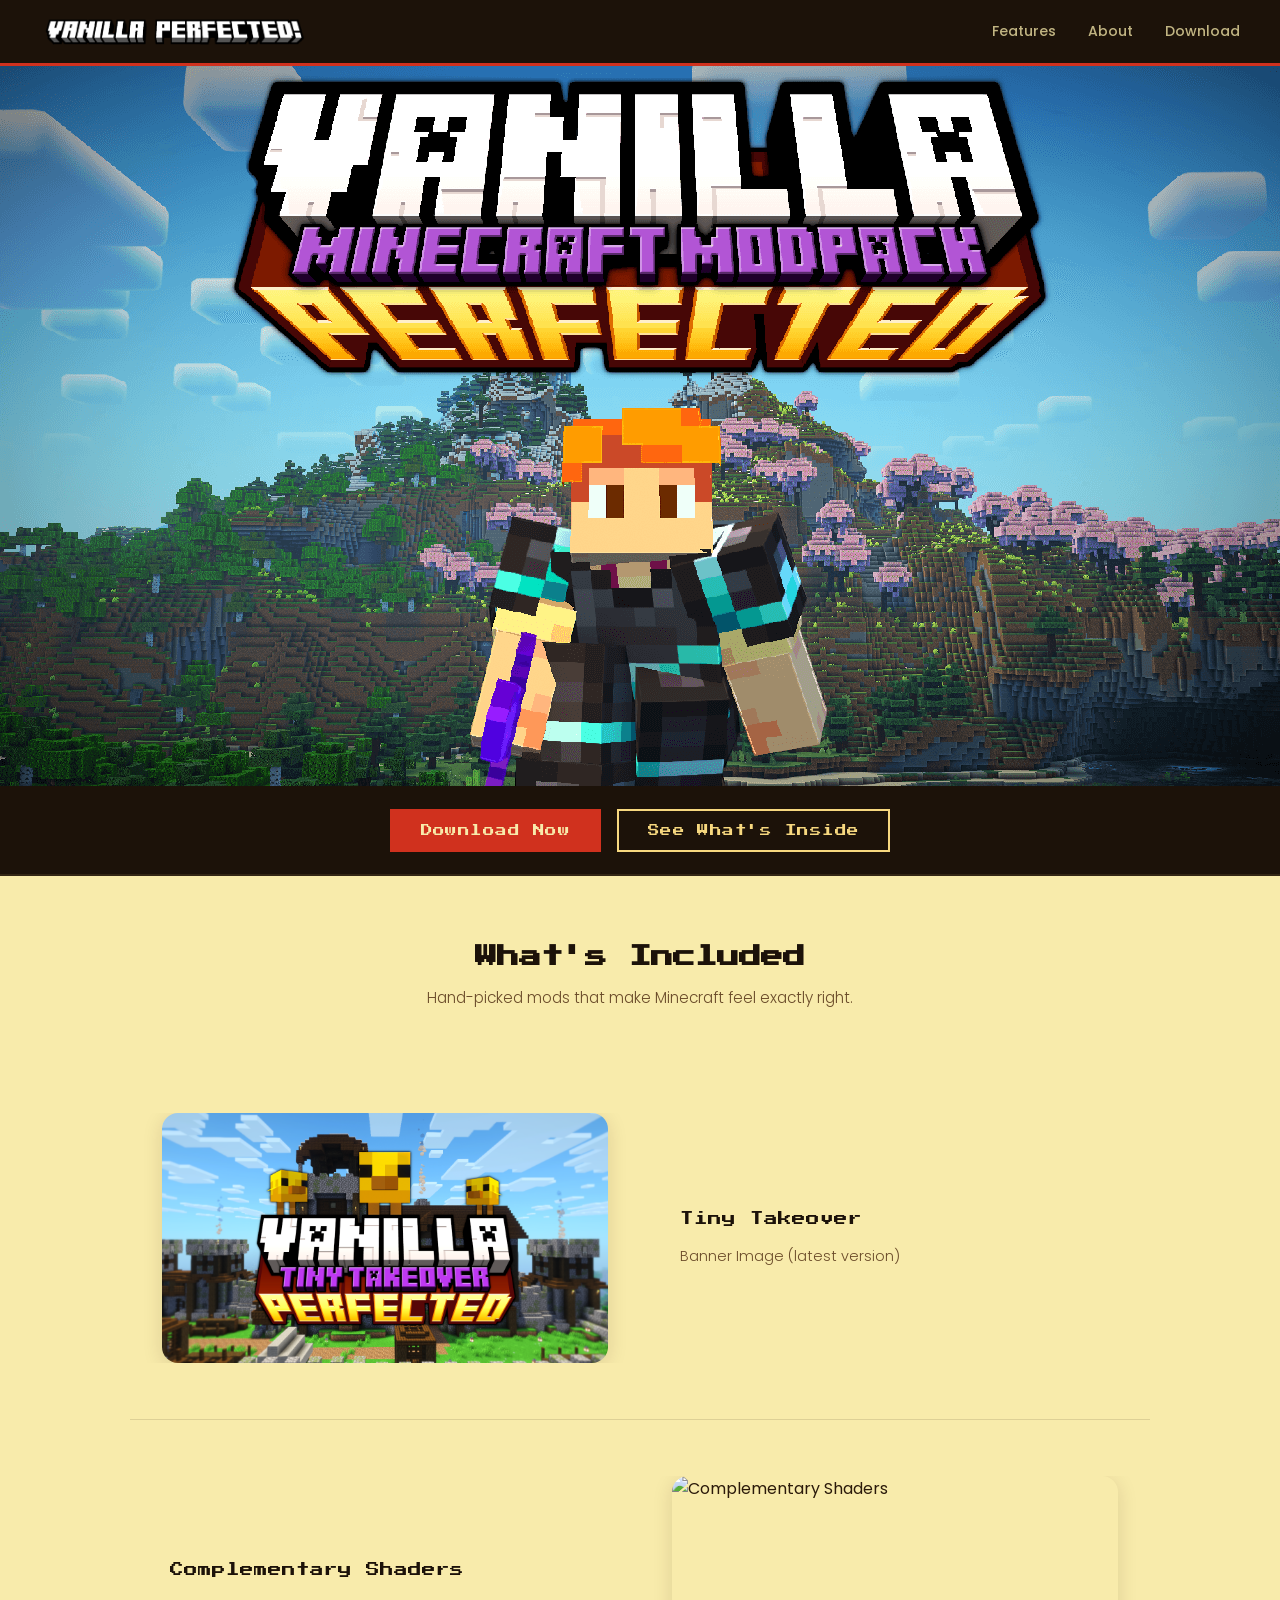
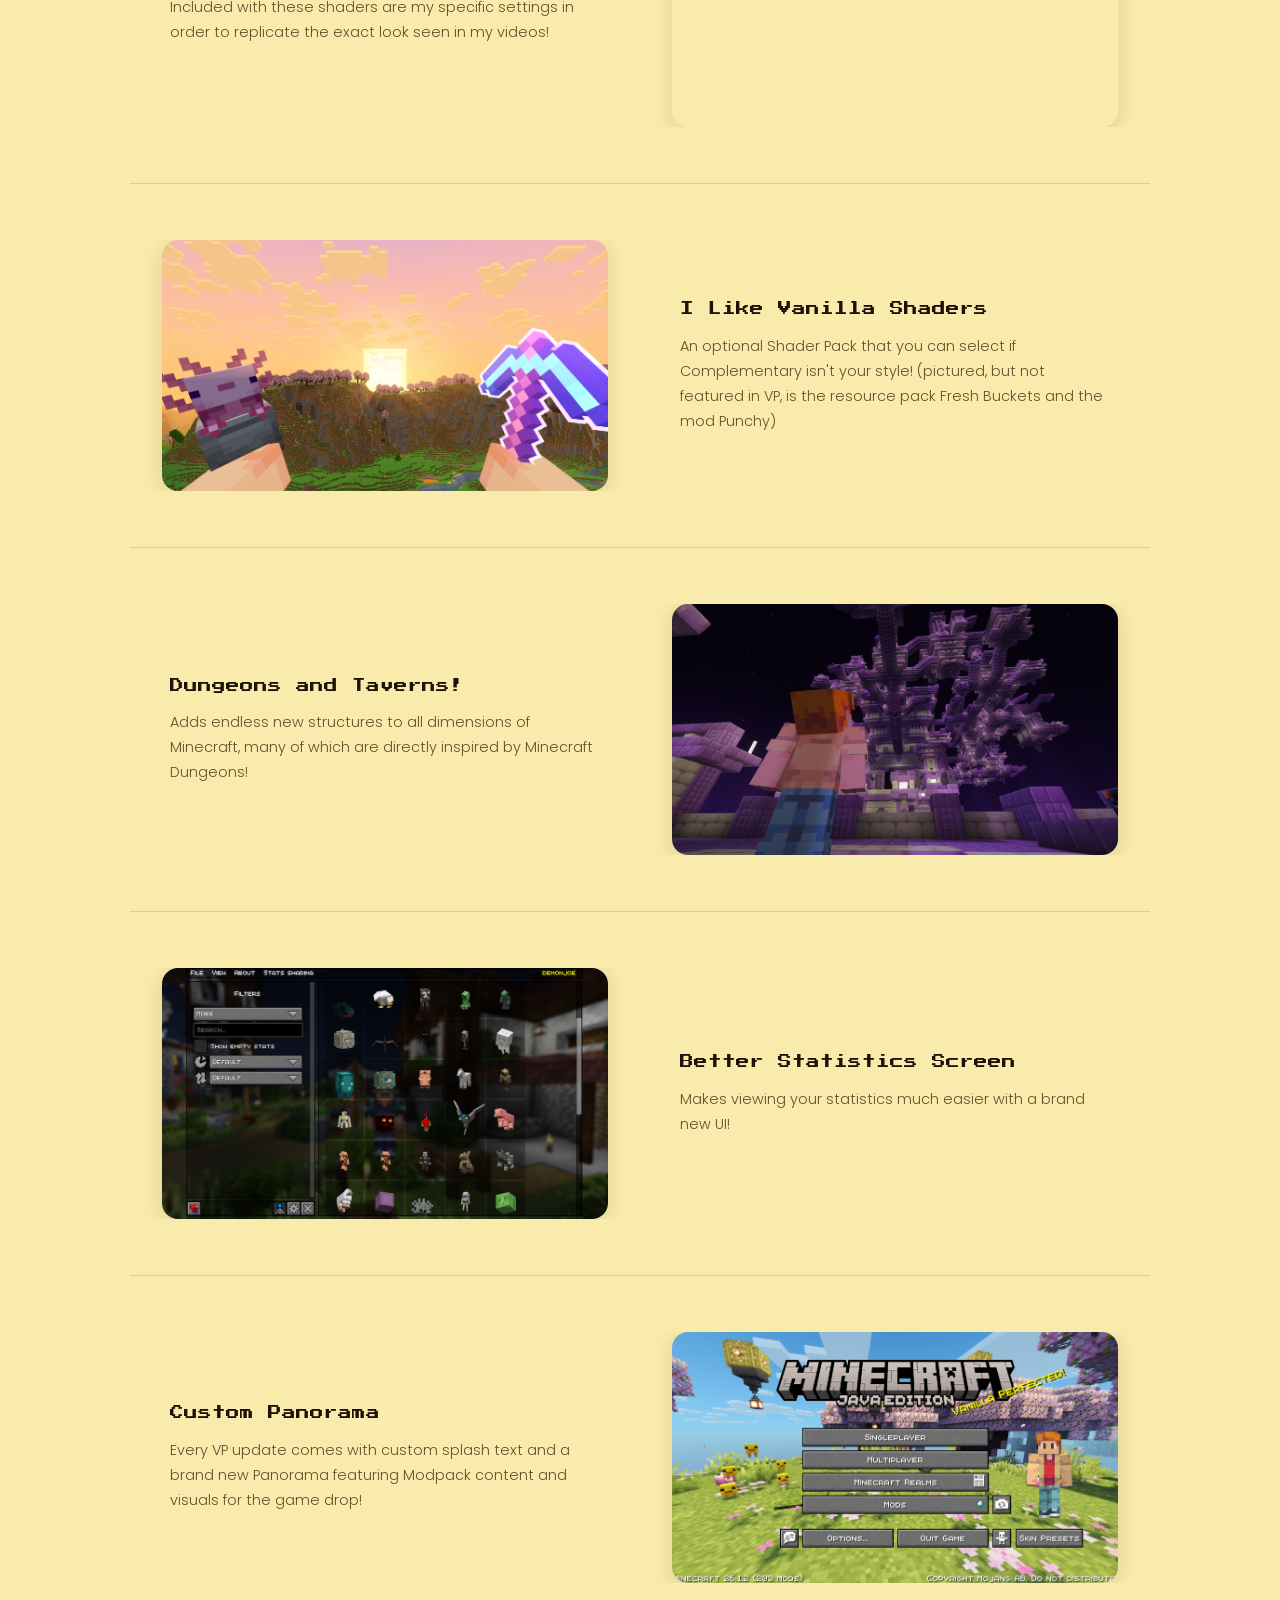
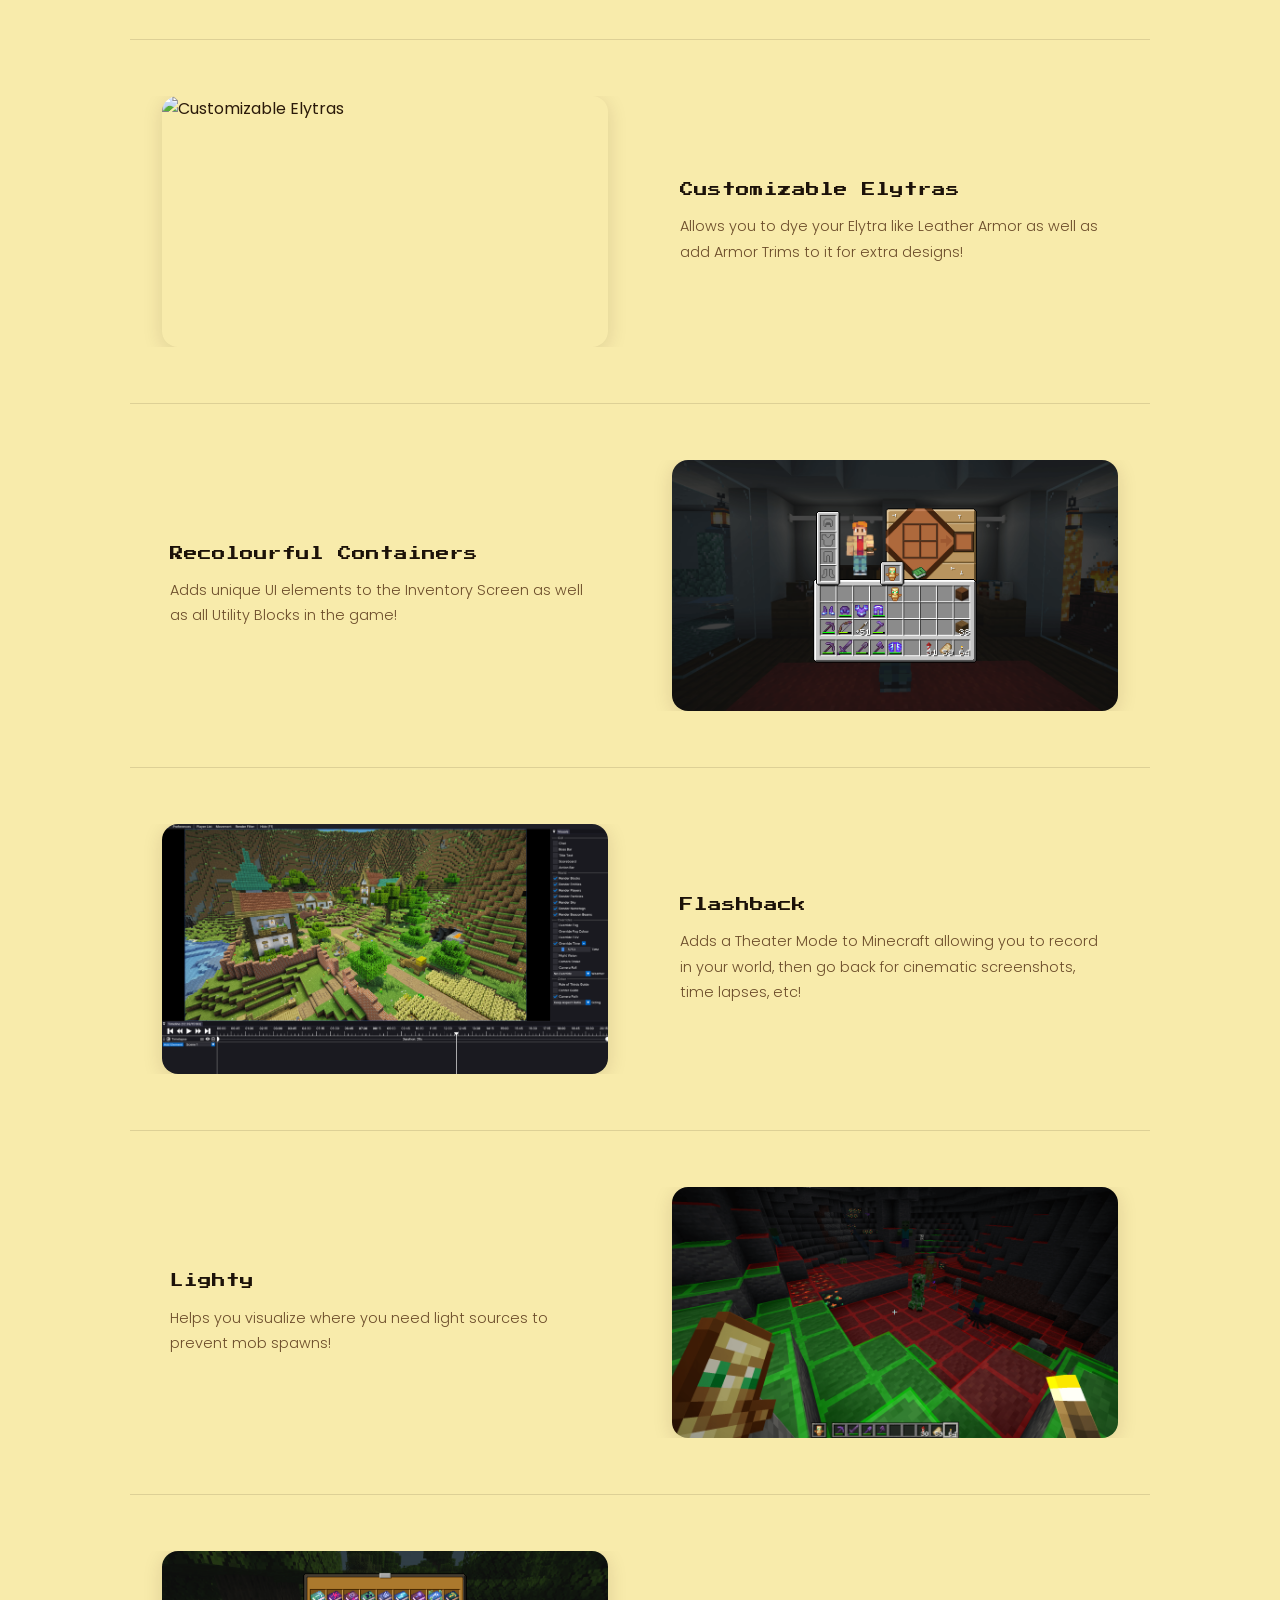
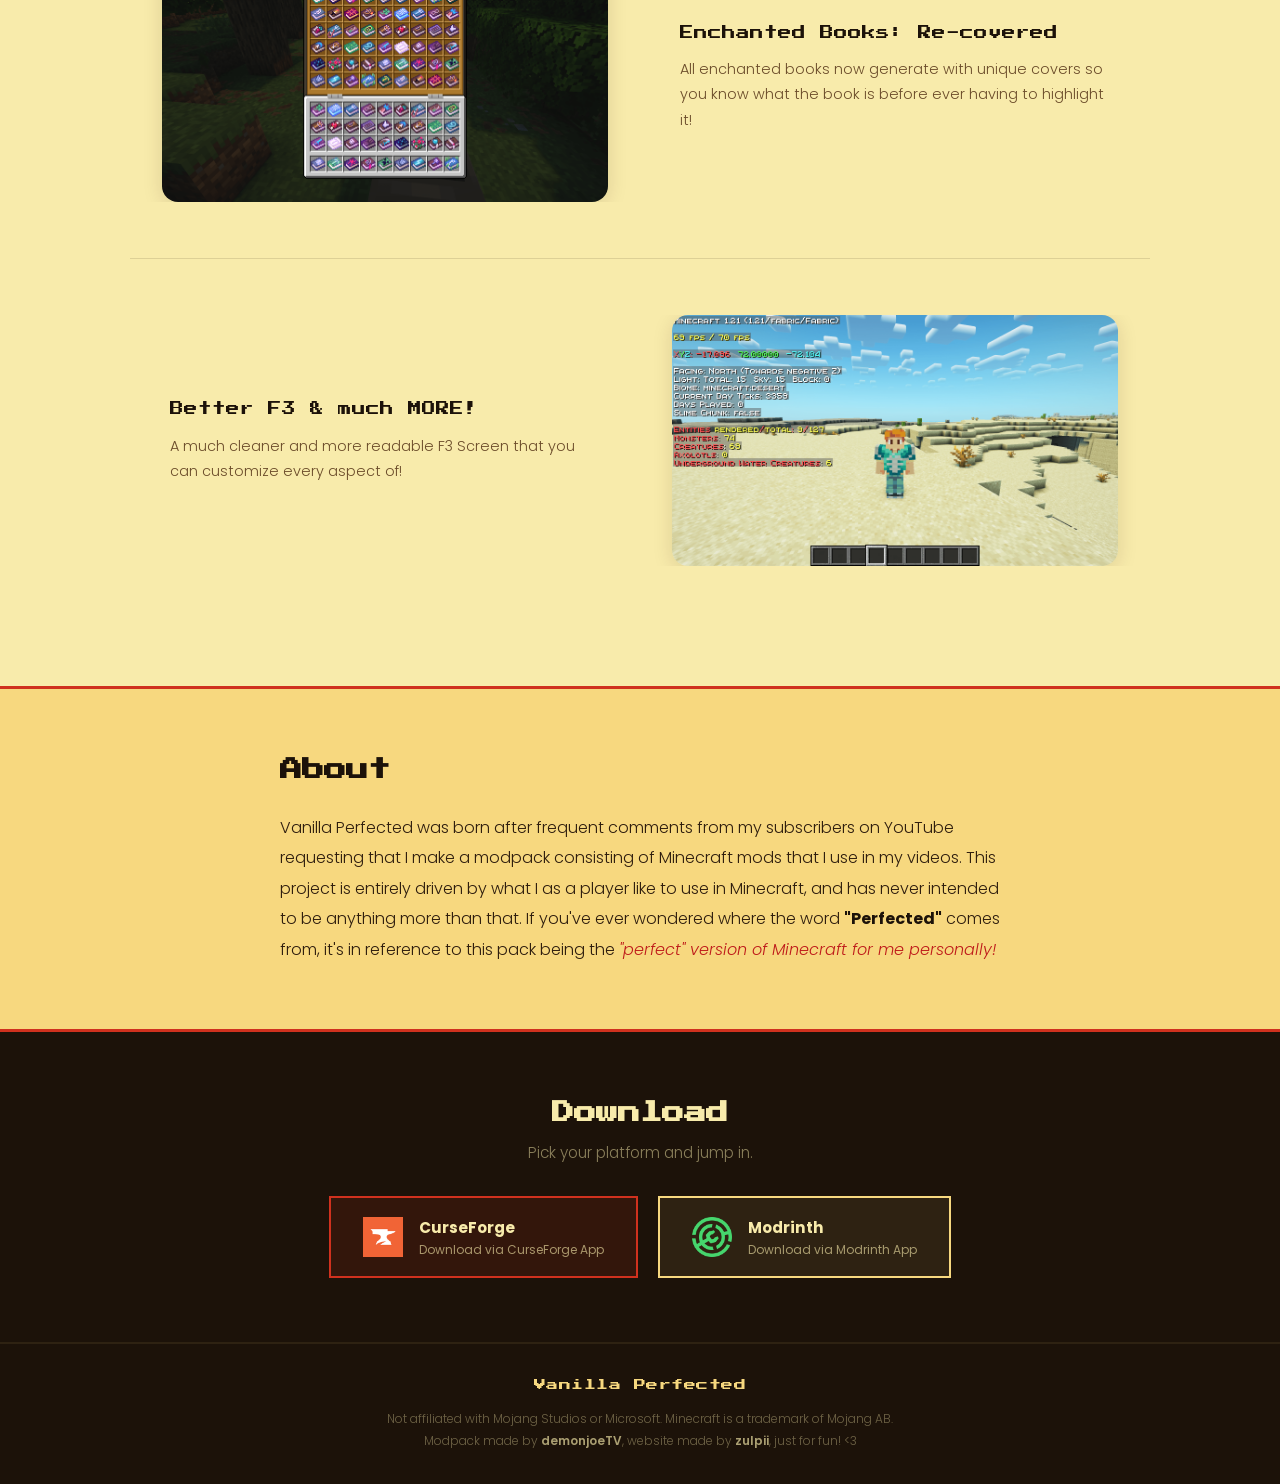
==== index.html @ 25c0ae36 "first commit" ====
<!DOCTYPE html>
<html lang="en">
<head>
  <meta charset="UTF-8" />
  <meta name="viewport" content="width=device-width, initial-scale=1.0" />
  <title>Vanilla Perfected — A Minecraft Modpack</title>
  <link rel="apple-touch-icon" sizes="180x180" href="assets/apple-touch-icon.png" />
  <link rel="icon" type="image/png" sizes="32x32" href="assets/favicon-32x32.png" />
  <link rel="icon" type="image/x-icon" href="assets/favicon.ico" />
  <link rel="preconnect" href="https://fonts.googleapis.com" />
  <link rel="preconnect" href="https://fonts.gstatic.com" crossorigin />
  <link href="https://fonts.googleapis.com/css2?family=Poppins:wght@300;400;500;600;700&family=Press+Start+2P&display=swap" rel="stylesheet" />
  <link rel="stylesheet" href="style.css" />
</head>
<body>

  <!-- NAV -->
  <header class="navbar" id="navbar">
    <a href="#" class="nav-logo">
      <img src="assets/headerlogo.png" alt="Vanilla Perfected" class="nav-logo-img" />
    </a>
    <nav class="nav-links" id="navLinks">
      <a href="#features">Features</a>
      <a href="#about">About</a>
      <a href="#download">Download</a>
    </nav>
    <button class="nav-hamburger" id="hamburger" aria-label="Open menu">&#9776;</button>
  </header>

  <!-- HERO: banner image only, no text -->
  <section class="hero" id="hero">
    <div class="hero-banner">
      <img src="assets/Banner.png" alt="Vanilla Perfected Modpack Banner" class="hero-img" id="heroBanner" />
    </div>
    <div class="hero-cta-bar">
      <a href="#download" class="btn-hero">Download Now</a>
      <a href="#features" class="btn-hero btn-ghost">See What's Inside</a>
    </div>
  </section>

  <!-- FEATURES -->
  <section class="features" id="features">
    <div class="features-header">
      <h2 class="section-heading pixel-text">What's Included</h2>
      <p class="section-sub">Hand-picked mods that make Minecraft feel exactly right.</p>
    </div>

    <div class="mod-grid">

      <div class="mod-card">
        <div class="mod-card-img">
          <img src="assets/TinyTakeover.png" alt="Tiny Takeover" />
        </div>
        <div class="mod-card-body">
          <h3>Tiny Takeover</h3>
          <p>Banner Image (latest version)</p>
        </div>
      </div>

      <div class="mod-card">
        <div class="mod-card-img">
          <img src="assets/ComplementaryShaders.png" alt="Complementary Shaders" />
        </div>
        <div class="mod-card-body">
          <h3>Complementary Shaders</h3>
          <p>Included with these shaders are my specific settings in order to replicate the exact look seen in my videos!</p>
        </div>
      </div>

      <div class="mod-card">
        <div class="mod-card-img">
          <img src="assets/ILikeVanillaShaders.png" alt="I Like Vanilla Shaders" />
        </div>
        <div class="mod-card-body">
          <h3>I Like Vanilla Shaders</h3>
          <p>An optional Shader Pack that you can select if Complementary isn't your style! (pictured, but not featured in VP, is the resource pack Fresh Buckets and the mod Punchy)</p>
        </div>
      </div>

      <div class="mod-card">
        <div class="mod-card-img">
          <img src="assets/DungeonsandTaverns.png" alt="Dungeons and Taverns" />
        </div>
        <div class="mod-card-body">
          <h3>Dungeons and Taverns!</h3>
          <p>Adds endless new structures to all dimensions of Minecraft, many of which are directly inspired by Minecraft Dungeons!</p>
        </div>
      </div>

      <div class="mod-card">
        <div class="mod-card-img">
          <img src="assets/BetterStatisticsScreen.png" alt="Better Statistics Screen" />
        </div>
        <div class="mod-card-body">
          <h3>Better Statistics Screen</h3>
          <p>Makes viewing your statistics much easier with a brand new UI!</p>
        </div>
      </div>

      <div class="mod-card">
        <div class="mod-card-img">
          <img src="assets/CustomPanorama.png" alt="Custom Panorama" />
        </div>
        <div class="mod-card-body">
          <h3>Custom Panorama</h3>
          <p>Every VP update comes with custom splash text and a brand new Panorama featuring Modpack content and visuals for the game drop!</p>
        </div>
      </div>

      <div class="mod-card">
        <div class="mod-card-img">
          <img src="assets/CustomizableElytras.png" alt="Customizable Elytras" />
        </div>
        <div class="mod-card-body">
          <h3>Customizable Elytras</h3>
          <p>Allows you to dye your Elytra like Leather Armor as well as add Armor Trims to it for extra designs!</p>
        </div>
      </div>

      <div class="mod-card">
        <div class="mod-card-img">
          <img src="assets/RecolourfulContainers.png" alt="Recolourful Containers" />
        </div>
        <div class="mod-card-body">
          <h3>Recolourful Containers</h3>
          <p>Adds unique UI elements to the Inventory Screen as well as all Utility Blocks in the game!</p>
        </div>
      </div>

      <div class="mod-card">
        <div class="mod-card-img">
          <img src="assets/Flashback.png" alt="Flashback" />
        </div>
        <div class="mod-card-body">
          <h3>Flashback</h3>
          <p>Adds a Theater Mode to Minecraft allowing you to record in your world, then go back for cinematic screenshots, time lapses, etc!</p>
        </div>
      </div>

      <div class="mod-card">
        <div class="mod-card-img">
          <img src="assets/Lighty.png" alt="Lighty" />
        </div>
        <div class="mod-card-body">
          <h3>Lighty</h3>
          <p>Helps you visualize where you need light sources to prevent mob spawns!</p>
        </div>
      </div>

      <div class="mod-card">
        <div class="mod-card-img">
          <img src="assets/EnchantedBooksRecovered.png" alt="Enchanted Books Re-covered" />
        </div>
        <div class="mod-card-body">
          <h3>Enchanted Books: Re-covered</h3>
          <p>All enchanted books now generate with unique covers so you know what the book is before ever having to highlight it!</p>
        </div>
      </div>

      <div class="mod-card">
        <div class="mod-card-img">
          <img src="assets/BetterF3&muchMORE.png" alt="Better F3" />
        </div>
        <div class="mod-card-body">
          <h3>Better F3 &amp; much MORE!</h3>
          <p>A much cleaner and more readable F3 Screen that you can customize every aspect of!</p>
        </div>
      </div>

    </div>
  </section>

  <!-- ABOUT -->
  <section class="about" id="about">
    <div class="about-inner">
      <h2 class="section-heading pixel-text">About</h2>
      <p class="about-body">
        Vanilla Perfected was born after frequent comments from my subscribers on YouTube requesting that I make a modpack consisting of Minecraft mods that I use in my videos. This project is entirely driven by what I as a player like to use in Minecraft, and has never intended to be anything more than that. If you've ever wondered where the word <strong>"Perfected"</strong> comes from, it's in reference to this pack being the <em>"perfect" version of Minecraft for me personally!</em>
      </p>
    </div>
  </section>

  <!-- DOWNLOAD -->
  <section class="download" id="download">
    <h2 class="section-heading pixel-text">Download</h2>
    <p class="section-sub">Pick your platform and jump in.</p>
    <div class="download-buttons">
      <a href="https://www.curseforge.com" target="_blank" rel="noopener noreferrer" class="dl-btn dl-curseforge">
        <img src="assets/curseforge.png" alt="CurseForge" class="dl-icon-img" />
        <span class="dl-info">
          <span class="dl-platform">CurseForge</span>
          <span class="dl-desc">Download via CurseForge App</span>
        </span>
      </a>
      <a href="https://modrinth.com" target="_blank" rel="noopener noreferrer" class="dl-btn dl-modrinth">
        <img src="assets/modrinth.png" alt="Modrinth" class="dl-icon-img" />
        <span class="dl-info">
          <span class="dl-platform">Modrinth</span>
          <span class="dl-desc">Download via Modrinth App</span>
        </span>
      </a>
    </div>
  </section>

  <!-- FOOTER -->
  <footer class="footer">
    <div class="footer-logo pixel-text">Vanilla Perfected</div>
    <p class="footer-note">Not affiliated with Mojang Studios or Microsoft. Minecraft is a trademark of Mojang AB.<br />Modpack made by <strong><a href="https://www.youtube.com/@demonjoeTV" target="_blank" rel="noopener noreferrer" class="footer-link">demonjoeTV</a></strong>, website made by <strong>zulpii</strong>, just for fun! &lt;3</p>
  </footer>

  <script src="script.js"></script>
</body>
</html>
---- style.css ----
/* =============================================
   VANILLA PERFECTED — style.css
   Palette: #F8EBAB #F7D87F #D0311E #BE1A1A
   Fonts: Poppins + Press Start 2P
   ============================================= */

*, *::before, *::after {
  box-sizing: border-box;
  margin: 0;
  padding: 0;
}

:root {
  --cream:    #F8EBAB;
  --gold:     #F7D87F;
  --red:      #D0311E;
  --deep-red: #BE1A1A;
  --dark:     #1c1209;
  --mid-dark: #2e1d0e;
  --text:     #2b1a0a;
  --muted:    #6b4c2a;
  --border:   rgba(43,26,10,0.13);

  --font-pixel: 'Press Start 2P', monospace;
  --font-body:  'Poppins', sans-serif;
}

html { scroll-behavior: smooth; }

body {
  font-family: var(--font-body);
  background: var(--cream);
  color: var(--text);
  overflow-x: hidden;
}

.pixel-text { font-family: var(--font-pixel); line-height: 1.6; }

/* ── NAVBAR ── */
.navbar {
  position: sticky;
  top: 0;
  z-index: 100;
  display: flex;
  align-items: center;
  justify-content: space-between;
  padding: 0.85rem 2.5rem;
  background: var(--dark);
  border-bottom: 3px solid var(--red);
}

.nav-logo {
  display: flex;
  align-items: center;
  text-decoration: none;
  flex-shrink: 0;
}

.nav-logo-img {
  height: 36px;
  width: auto;
  display: block;
}

.nav-links { display: flex; gap: 2rem; align-items: center; }

.nav-links a {
  font-family: var(--font-body);
  font-size: 0.88rem;
  font-weight: 500;
  color: rgba(248,235,171,0.75);
  text-decoration: none;
  transition: color 0.18s;
}
.nav-links a:hover { color: var(--gold); }

.nav-hamburger {
  display: none;
  background: none;
  border: none;
  color: var(--cream);
  font-size: 1.4rem;
  cursor: pointer;
}

/* ── HERO ── */
.hero { background: var(--dark); }

.hero-banner {
  width: 100%;
  line-height: 0;
}

.hero-img {
  width: 100%;
  height: auto;
  display: block;
}

.hero-cta-bar {
  display: flex;
  gap: 1rem;
  justify-content: center;
  padding: 1.4rem 1rem;
  background: var(--dark);
  border-bottom: 2px solid rgba(247,216,127,0.1);
  flex-wrap: wrap;
}

.btn-hero {
  font-family: var(--font-pixel);
  font-size: 0.72rem;
  letter-spacing: 0.04em;
  padding: 0.85rem 1.8rem;
  text-decoration: none;
  background: var(--red);
  color: var(--cream);
  border: 2px solid var(--red);
  transition: background 0.2s, transform 0.15s;
  display: inline-block;
}
.btn-hero:hover { background: var(--deep-red); border-color: var(--deep-red); transform: translateY(-2px); }

.btn-ghost { background: transparent; color: var(--gold); border-color: var(--gold); }
.btn-ghost:hover { background: rgba(247,216,127,0.08); }

/* ── FEATURES ── */
.features {
  padding: 4rem 2.5rem;
  max-width: 1100px;
  margin: 0 auto;
}

.features-header {
  text-align: center;
  margin-bottom: 3rem;
}

.section-heading {
  font-size: clamp(1rem, 2.5vw, 1.4rem);
  color: var(--dark);
  margin-bottom: 0.6rem;
}

.section-sub {
  font-size: 0.95rem;
  color: var(--muted);
  font-weight: 300;
  margin-top: 0.5rem;
}

/* ── MOD GRID: split layout (image | text) ── */
.mod-grid {
  display: flex;
  flex-direction: column;
  gap: 0;
}

.mod-card {
  display: grid;
  grid-template-columns: 1fr 1fr;
  align-items: center;
  gap: 0;
  border-bottom: 1px solid var(--border);
  padding: 3.5rem 0;
  transition: background 0.2s;
}

.mod-card:last-child {
  border-bottom: none;
}

/* Alternate: even cards flip — text left, image right */
.mod-card:nth-child(even) {
  direction: rtl;
}
.mod-card:nth-child(even) > * {
  direction: ltr;
}

.mod-card-img {
  padding: 0 2rem;
  overflow: hidden;
  border-radius: 16px;
}

.mod-card-img img {
  width: 100%;
  aspect-ratio: 16 / 9;
  object-fit: cover;
  display: block;
  border-radius: 16px;
  box-shadow: 0 4px 20px rgba(43,26,10,0.13);
  transition: transform 0.35s ease, box-shadow 0.35s ease;
}

.mod-card:hover .mod-card-img img {
  transform: scale(1.03);
  box-shadow: 0 8px 28px rgba(43,26,10,0.2);
}

.mod-card-body {
  padding: 0 2.5rem;
  display: flex;
  flex-direction: column;
  gap: 0.75rem;
}

.mod-card-body h3 {
  font-family: var(--font-pixel);
  font-size: 0.85rem;
  font-weight: 400;
  color: var(--dark);
  line-height: 1.8;
}

.mod-card-body p {
  font-size: 0.9rem;
  color: var(--muted);
  line-height: 1.75;
  font-weight: 300;
}

/* ── ABOUT ── */
.about {
  background: var(--gold);
  padding: 4rem 2.5rem;
  border-top: 3px solid var(--red);
  border-bottom: 3px solid var(--red);
}

.about-inner {
  max-width: 720px;
  margin: 0 auto;
}

.about-inner .section-heading {
  text-align: left;
  margin-bottom: 1.5rem;
}

.about-body {
  font-size: 1rem;
  line-height: 1.9;
  color: var(--mid-dark);
  font-weight: 300;
}
.about-body strong { font-weight: 700; color: var(--dark); }
.about-body em { font-style: italic; color: var(--deep-red); }

/* ── DOWNLOAD ── */
.download {
  padding: 4rem 2rem;
  background: var(--dark);
  text-align: center;
}

.download .section-heading { color: var(--cream); }
.download .section-sub { color: rgba(248,235,171,0.5); }

.download-buttons {
  display: flex;
  gap: 1.25rem;
  justify-content: center;
  flex-wrap: wrap;
  margin-top: 2rem;
}

.dl-btn {
  display: flex;
  align-items: center;
  gap: 1rem;
  padding: 1.1rem 2rem;
  text-decoration: none;
  border: 2px solid;
  min-width: 250px;
  transition: transform 0.2s, box-shadow 0.2s, background 0.2s;
}

.dl-icon-img {
  width: 40px;
  height: 40px;
  object-fit: contain;
  flex-shrink: 0;
}

.dl-curseforge {
  background: rgba(208,49,30,0.12);
  border-color: var(--red);
  color: var(--cream);
}
.dl-curseforge:hover {
  background: var(--red);
  transform: translateY(-2px);
  box-shadow: 0 8px 20px rgba(208,49,30,0.35);
}

.dl-modrinth {
  background: rgba(247,216,127,0.08);
  border-color: var(--gold);
  color: var(--cream);
}
.dl-modrinth:hover {
  background: rgba(247,216,127,0.14);
  transform: translateY(-2px);
  box-shadow: 0 8px 20px rgba(247,216,127,0.15);
}

.dl-info {
  display: flex;
  flex-direction: column;
  text-align: left;
}

.dl-platform {
  font-family: var(--font-body);
  font-size: 0.95rem;
  font-weight: 700;
}

.dl-desc {
  font-size: 0.75rem;
  opacity: 0.6;
  margin-top: 0.1rem;
}

/* ── FOOTER ── */
.footer {
  background: var(--dark);
  border-top: 2px solid rgba(247,216,127,0.08);
  text-align: center;
  padding: 2rem 1.5rem;
}

.footer-logo {
  font-size: 0.75rem;
  color: var(--gold);
  margin-bottom: 0.8rem;
  letter-spacing: 0.04em;
}

.footer-note {
  font-size: 0.75rem;
  color: rgba(248,235,171,0.38);
  line-height: 1.85;
  font-family: var(--font-body);
  font-weight: 300;
}
.footer-note strong { color: rgba(248,235,171,0.65); font-weight: 600; }

/* ── RESPONSIVE ── */
@media (max-width: 768px) {
  .mod-card {
    grid-template-columns: 1fr;
    padding: 2.5rem 0;
  }
  .mod-card:nth-child(even) {
    direction: ltr;
  }
  .mod-card-img {
    padding: 0 1rem 1.5rem;
  }
  .mod-card-body {
    padding: 0 1.5rem;
  }
}

@media (max-width: 560px) {
  /* 1. Navigasi & Hamburger */
  .nav-links { display: none; }
  .nav-links.open {
    display: flex;
    flex-direction: column;
    position: absolute;
    top: 100%;
    left: 0; 
    right: 0;
    background: rgba(28,18,9,0.98);
    padding: 1.2rem 2rem;
    gap: 1rem;
    border-bottom: 3px solid var(--red); /* Disamakan dengan border navbar */
    box-shadow: 0 8px 16px rgba(0,0,0,0.4); /* Menambah bayangan agar menu lebih menonjol */
    z-index: 99;
  }
  /* .navbar { position: relative; } dihapus agar navbar tetap sticky */
  
  .nav-hamburger { display: block; }

  /* 2. Hero Section (Tombol jadi vertikal) */
  .hero-cta-bar {
    flex-direction: column;
    padding: 1.2rem 1rem;
    gap: 0.8rem;
  }
  .btn-hero {
    width: 100%;
    text-align: center;
    padding: 1rem;
  }

  /* 3. Mod Cards (Merapatkan jarak) */
  .mod-card { padding: 1.5rem 0; }
  .mod-card-img { padding: 0 0.5rem 1rem; }
  .mod-card-body { padding: 0 0.8rem; }
  .mod-card-body h3 { font-size: 0.75rem; } /* Font dikecilkan sedikit agar tidak terpotong */

  /* 4. Spacing Global */
  .features { padding: 2.5rem 1rem; }
  .about { padding: 3rem 1.5rem; }
  .download { padding: 3rem 1.5rem; }

  /* 5. Download Buttons (Vertikal dan responsif) */
  .download-buttons {
    flex-direction: column;
    gap: 1rem;
  }
  .dl-btn {
    width: 100%;
    justify-content: center;
    min-width: unset;
  }
}

.footer-link {
  color: inherit;
  text-decoration: none;
}
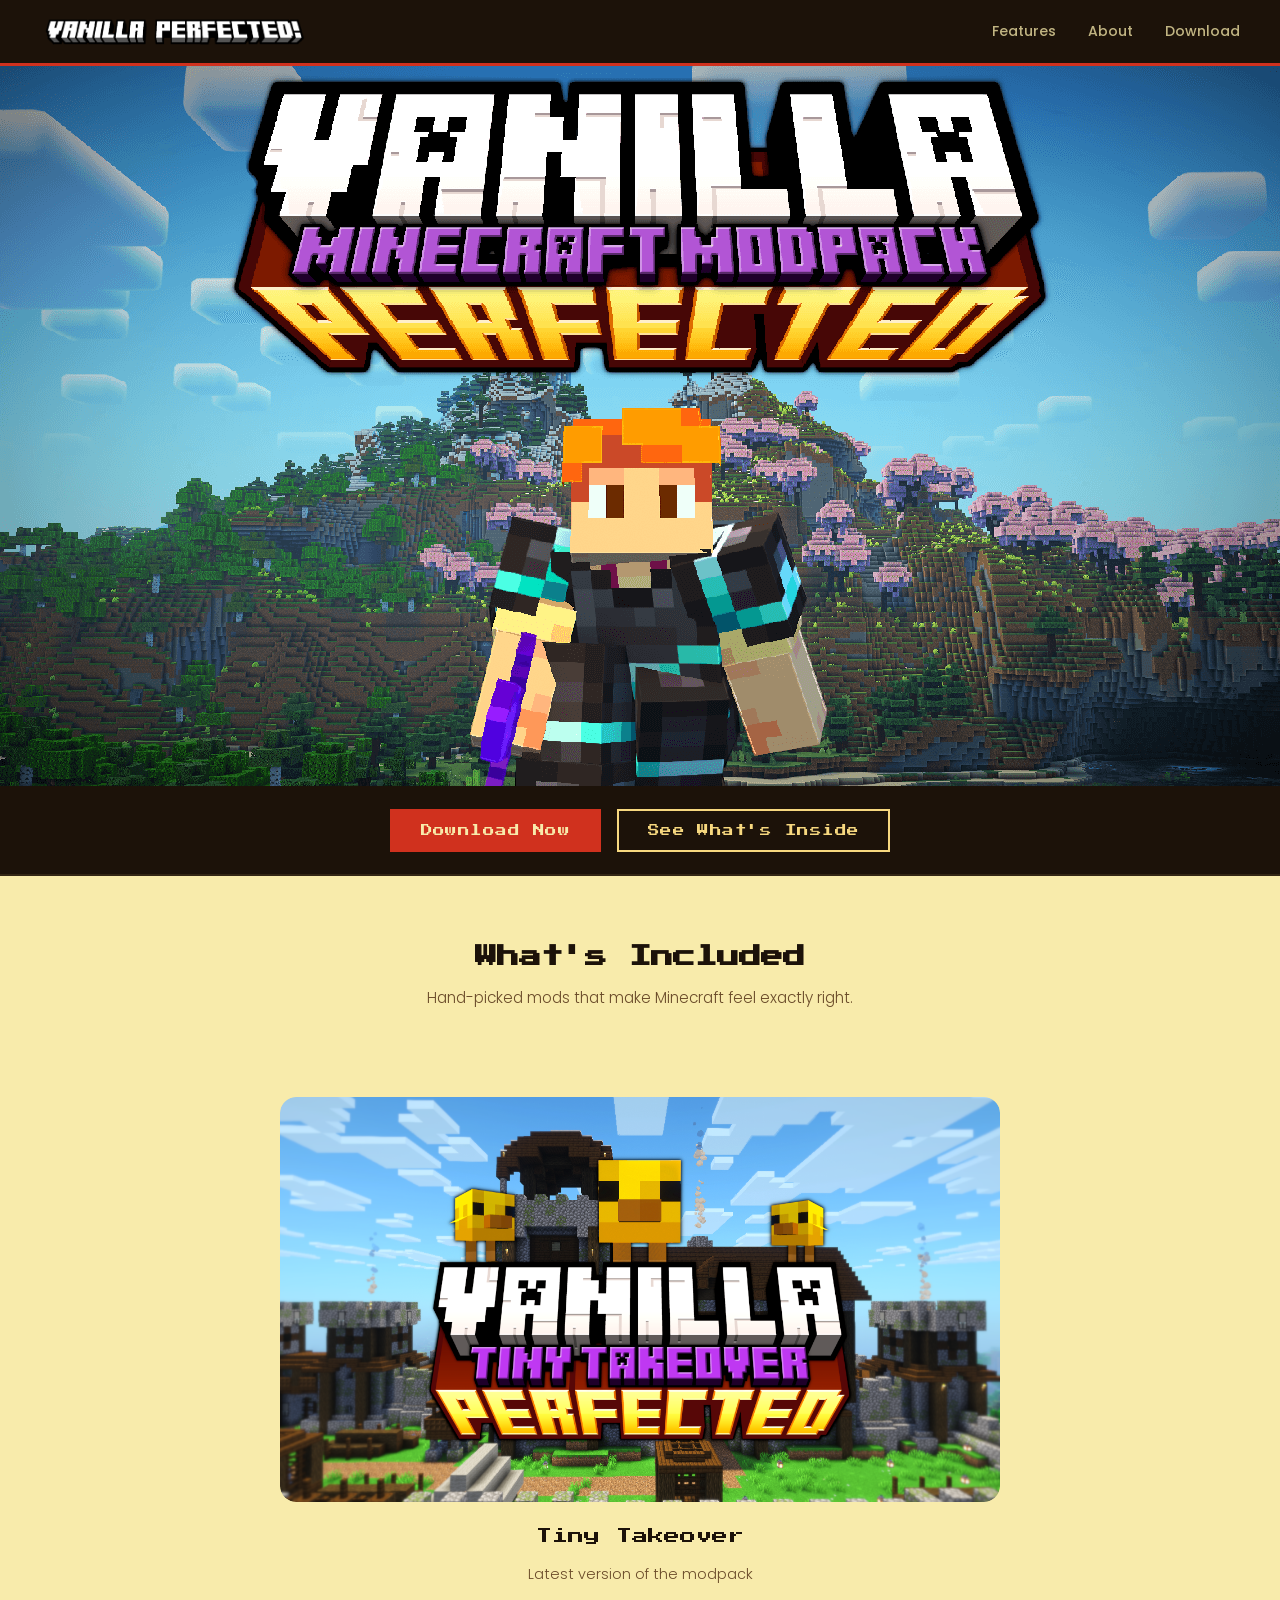
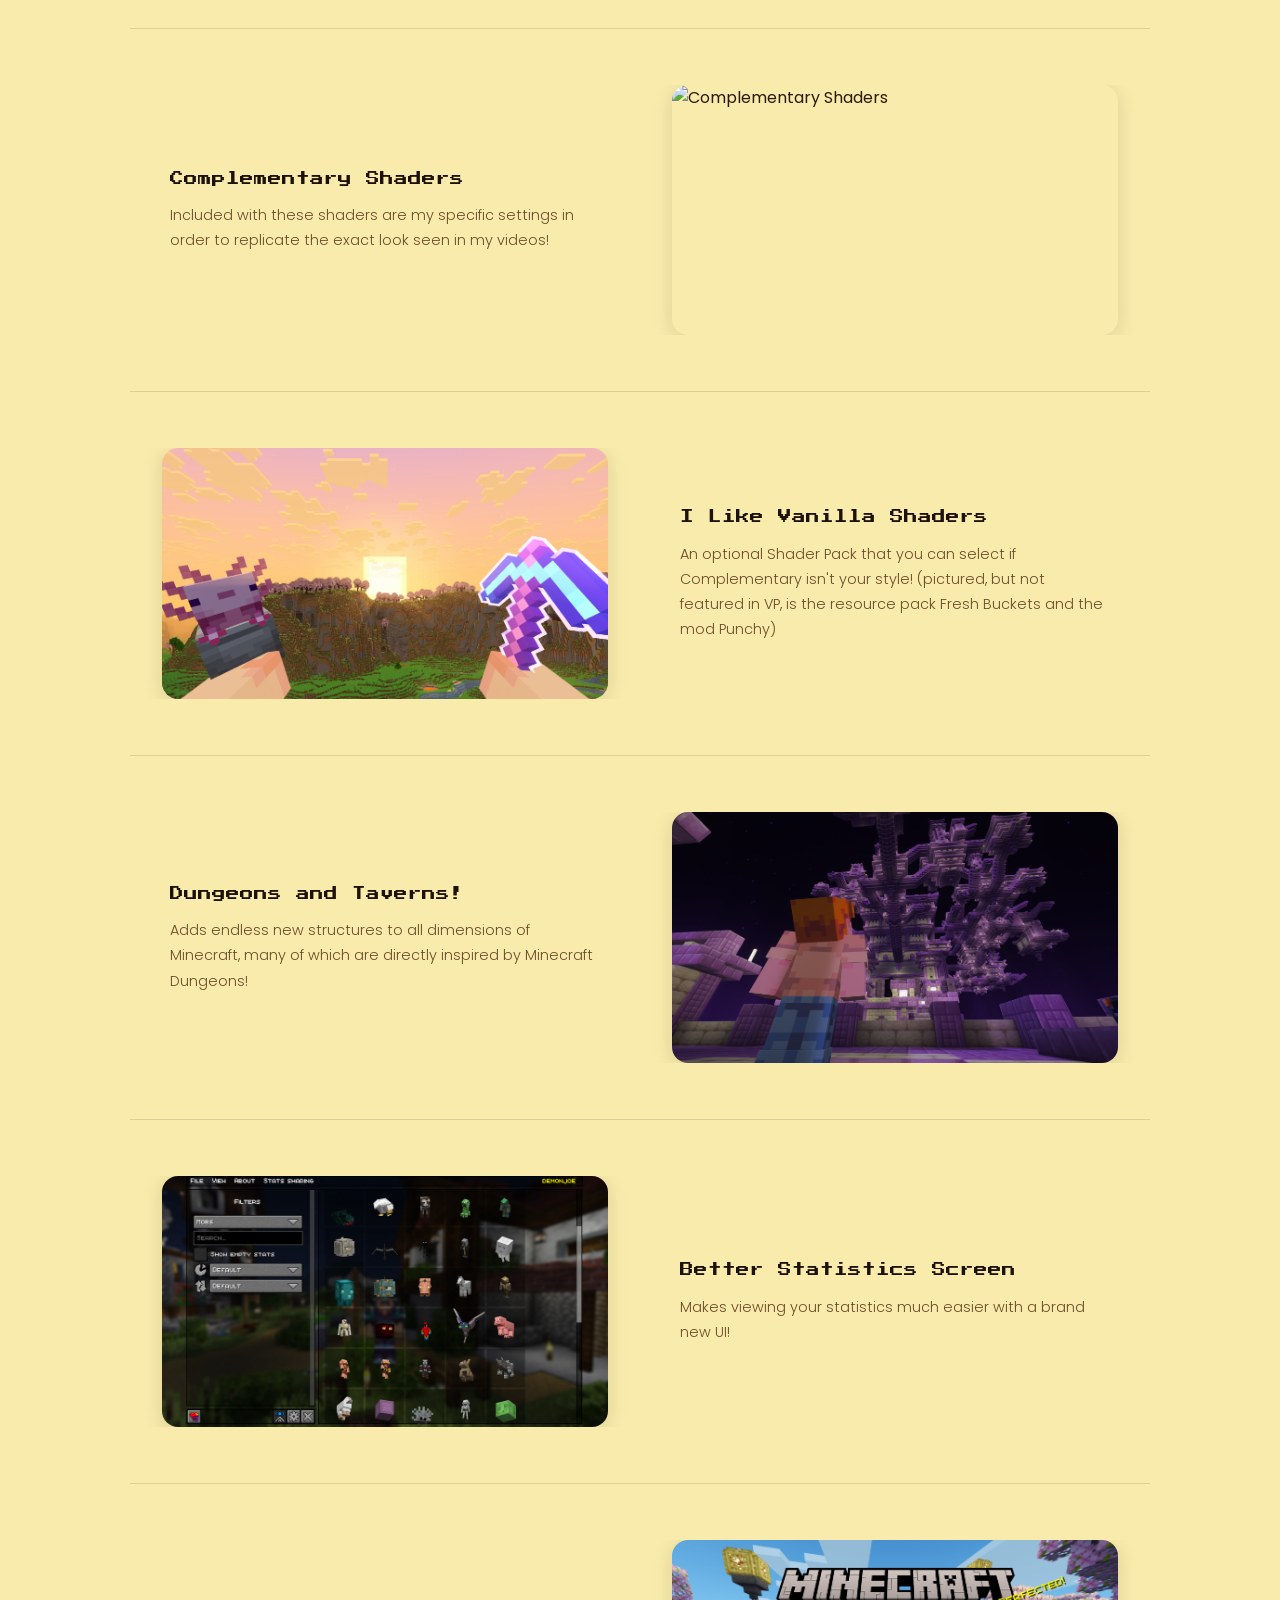
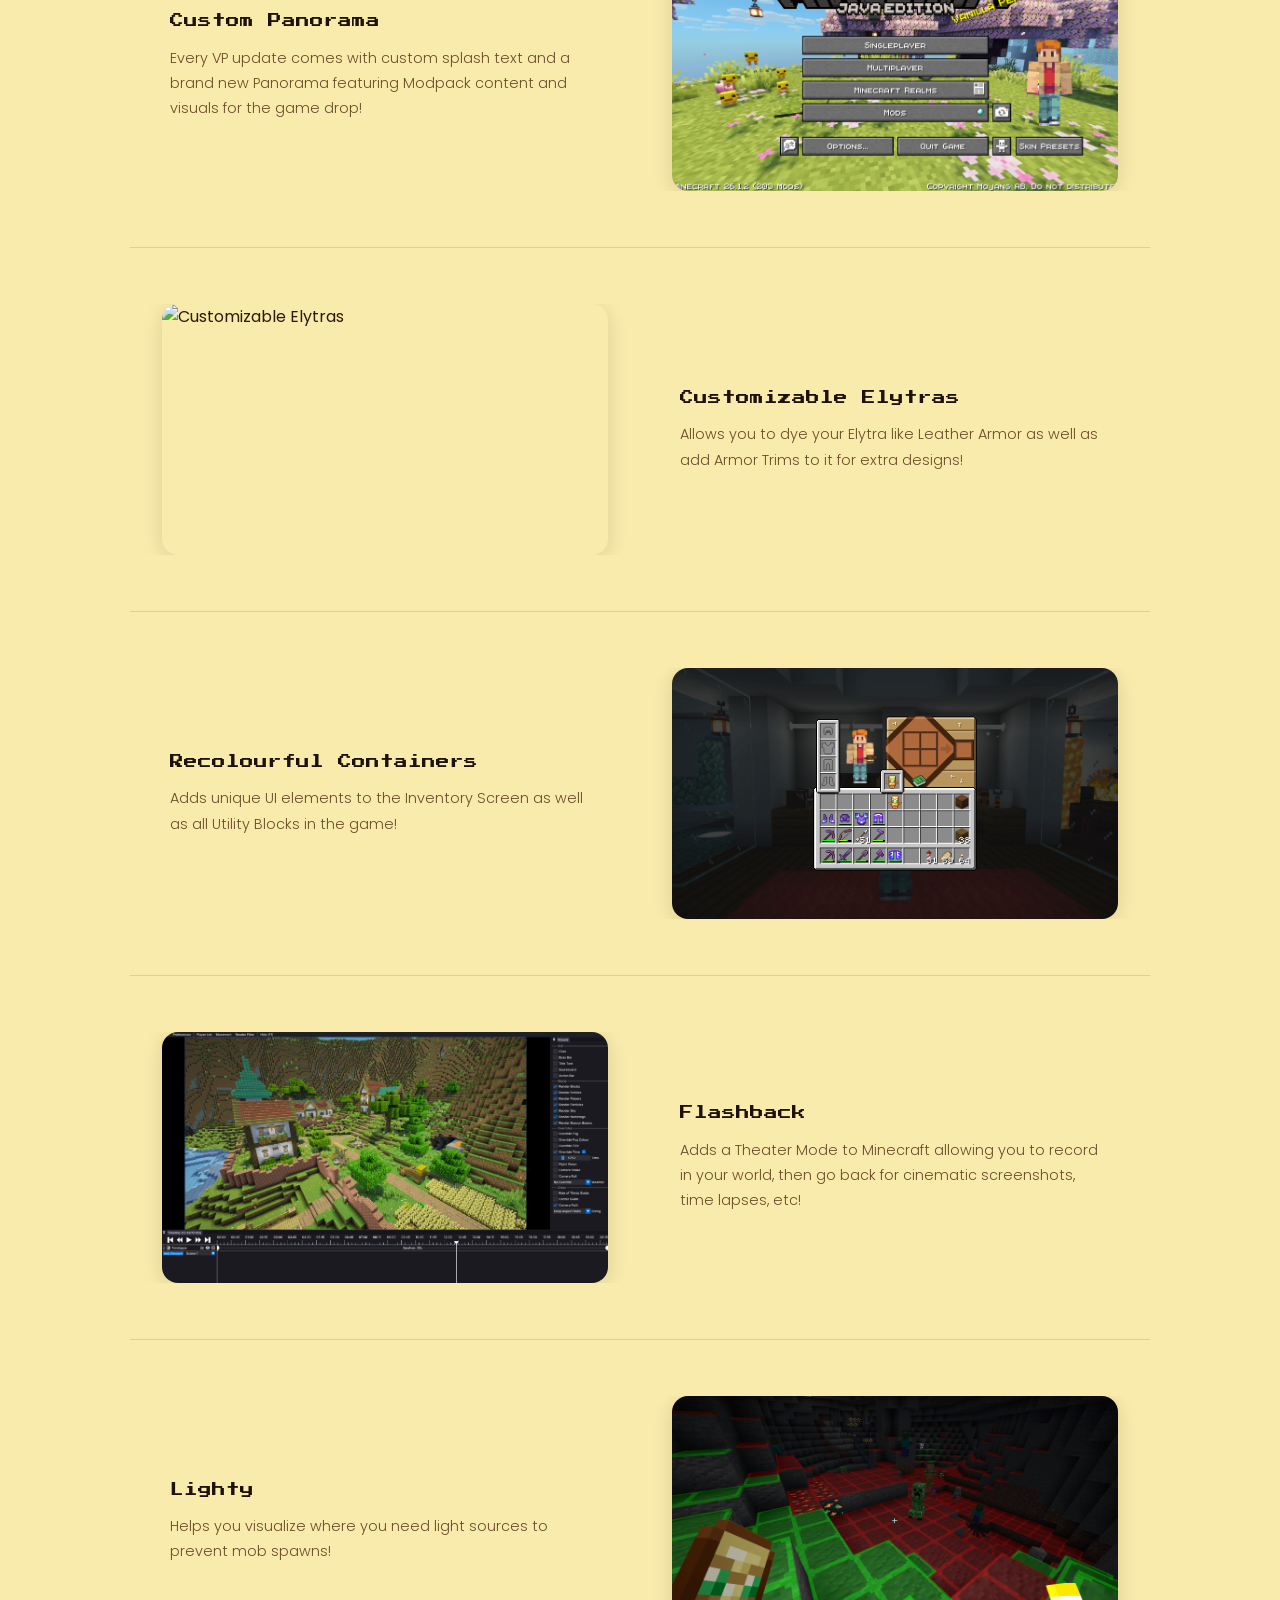
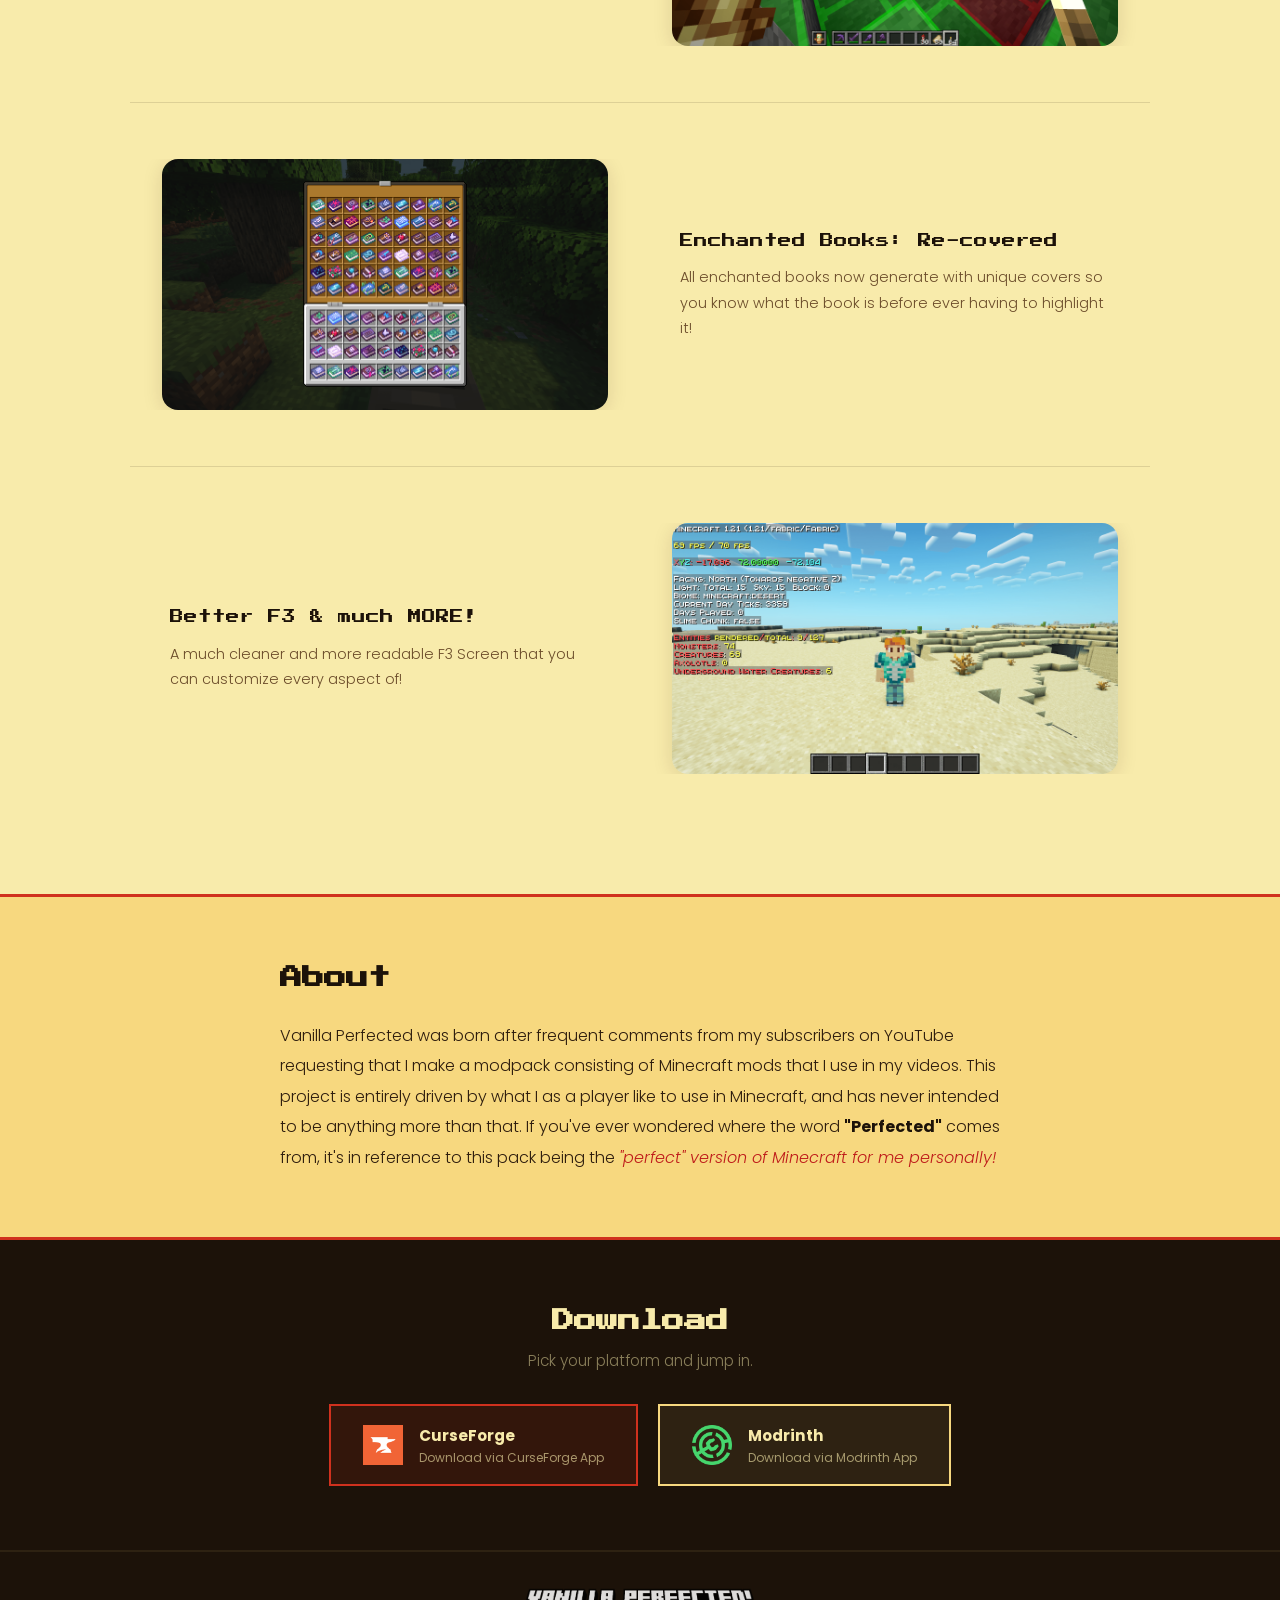
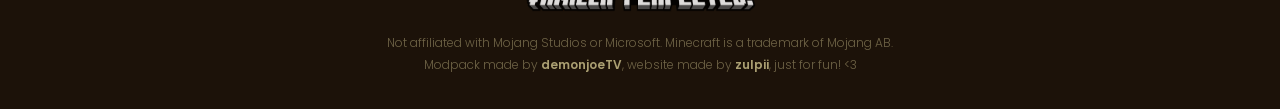
==== commit 02f8d81d: "ini update" ====
--- a/index.html
+++ b/index.html
@@ -47,13 +47,13 @@
 
     <div class="mod-grid">
 
-      <div class="mod-card">
+      <div class="mod-card mod-card--banner">
         <div class="mod-card-img">
           <img src="assets/TinyTakeover.png" alt="Tiny Takeover" />
         </div>
         <div class="mod-card-body">
           <h3>Tiny Takeover</h3>
-          <p>Banner Image (latest version)</p>
+          <p>Latest version of the modpack</p>
         </div>
       </div>
 
@@ -185,14 +185,14 @@
     <h2 class="section-heading pixel-text">Download</h2>
     <p class="section-sub">Pick your platform and jump in.</p>
     <div class="download-buttons">
-      <a href="https://www.curseforge.com" target="_blank" rel="noopener noreferrer" class="dl-btn dl-curseforge">
+      <a href="https://www.curseforge.com/minecraft/modpacks/vanilla-perfected-curseforge-edition" target="_blank" rel="noopener noreferrer" class="dl-btn dl-curseforge">
         <img src="assets/curseforge.png" alt="CurseForge" class="dl-icon-img" />
         <span class="dl-info">
           <span class="dl-platform">CurseForge</span>
           <span class="dl-desc">Download via CurseForge App</span>
         </span>
       </a>
-      <a href="https://modrinth.com" target="_blank" rel="noopener noreferrer" class="dl-btn dl-modrinth">
+      <a href="https://modrinth.com/modpack/vanilla-perfected" target="_blank" rel="noopener noreferrer" class="dl-btn dl-modrinth">
         <img src="assets/modrinth.png" alt="Modrinth" class="dl-icon-img" />
         <span class="dl-info">
           <span class="dl-platform">Modrinth</span>
@@ -204,7 +204,9 @@
 
   <!-- FOOTER -->
   <footer class="footer">
-    <div class="footer-logo pixel-text">Vanilla Perfected</div>
+    <div class="footer-logo">
+      <img src="assets/headerlogo.png" alt="Vanilla Perfected" class="footer-logo-img" />
+    </div>
     <p class="footer-note">Not affiliated with Mojang Studios or Microsoft. Minecraft is a trademark of Mojang AB.<br />Modpack made by <strong><a href="https://www.youtube.com/@demonjoeTV" target="_blank" rel="noopener noreferrer" class="footer-link">demonjoeTV</a></strong>, website made by <strong>zulpii</strong>, just for fun! &lt;3</p>
   </footer>
 
--- a/style.css
+++ b/style.css
@@ -149,7 +149,7 @@
   margin-top: 0.5rem;
 }
 
-/* ── MOD GRID: split layout (image | text) ── */
+
 .mod-grid {
   display: flex;
   flex-direction: column;
@@ -170,7 +170,7 @@
   border-bottom: none;
 }
 
-/* Alternate: even cards flip — text left, image right */
+
 .mod-card:nth-child(even) {
   direction: rtl;
 }
@@ -221,6 +221,48 @@
   font-weight: 300;
 }
 
+
+.mod-card--banner {
+  display: flex;
+  flex-direction: column;
+  align-items: center;
+  grid-template-columns: unset;
+  padding: 2.5rem 2rem;
+  gap: 1.25rem;
+}
+
+.mod-card--banner .mod-card-img {
+  padding: 0;
+  width: 100%;
+  max-width: 720px;
+  border-radius: 16px;
+  overflow: hidden;
+}
+
+.mod-card--banner .mod-card-img img {
+  width: 100%;
+  height: auto;
+  aspect-ratio: unset;
+  object-fit: unset;
+  border-radius: 16px;
+}
+
+.mod-card--banner .mod-card-body {
+  padding: 0;
+  text-align: center;
+  align-items: center;
+}
+
+.mod-card--banner .mod-card-body h3 {
+  font-size: 1rem;
+}
+
+
+.mod-card--banner,
+.mod-card--banner > * {
+  direction: ltr;
+}
+
 /* ── ABOUT ── */
 .about {
   background: var(--gold);
@@ -333,10 +375,16 @@
 }
 
 .footer-logo {
-  font-size: 0.75rem;
-  color: var(--gold);
-  margin-bottom: 0.8rem;
-  letter-spacing: 0.04em;
+  margin-bottom: 1rem;
+  display: flex;
+  justify-content: center;
+}
+
+.footer-logo-img {
+  height: 32px;
+  width: auto;
+  display: block;
+  opacity: 0.85;
 }
 
 .footer-note {
@@ -378,15 +426,15 @@
     background: rgba(28,18,9,0.98);
     padding: 1.2rem 2rem;
     gap: 1rem;
-    border-bottom: 3px solid var(--red); /* Disamakan dengan border navbar */
-    box-shadow: 0 8px 16px rgba(0,0,0,0.4); /* Menambah bayangan agar menu lebih menonjol */
+    border-bottom: 3px solid var(--red);
+    box-shadow: 0 8px 16px rgba(0,0,0,0.4); 
     z-index: 99;
   }
-  /* .navbar { position: relative; } dihapus agar navbar tetap sticky */
+  
   
   .nav-hamburger { display: block; }
 
-  /* 2. Hero Section (Tombol jadi vertikal) */
+  
   .hero-cta-bar {
     flex-direction: column;
     padding: 1.2rem 1rem;
@@ -398,18 +446,17 @@
     padding: 1rem;
   }
 
-  /* 3. Mod Cards (Merapatkan jarak) */
+  
   .mod-card { padding: 1.5rem 0; }
   .mod-card-img { padding: 0 0.5rem 1rem; }
   .mod-card-body { padding: 0 0.8rem; }
-  .mod-card-body h3 { font-size: 0.75rem; } /* Font dikecilkan sedikit agar tidak terpotong */
-
+  .mod-card-body h3 { font-size: 0.75rem; } 
   /* 4. Spacing Global */
   .features { padding: 2.5rem 1rem; }
   .about { padding: 3rem 1.5rem; }
   .download { padding: 3rem 1.5rem; }
 
-  /* 5. Download Buttons (Vertikal dan responsif) */
+  
   .download-buttons {
     flex-direction: column;
     gap: 1rem;
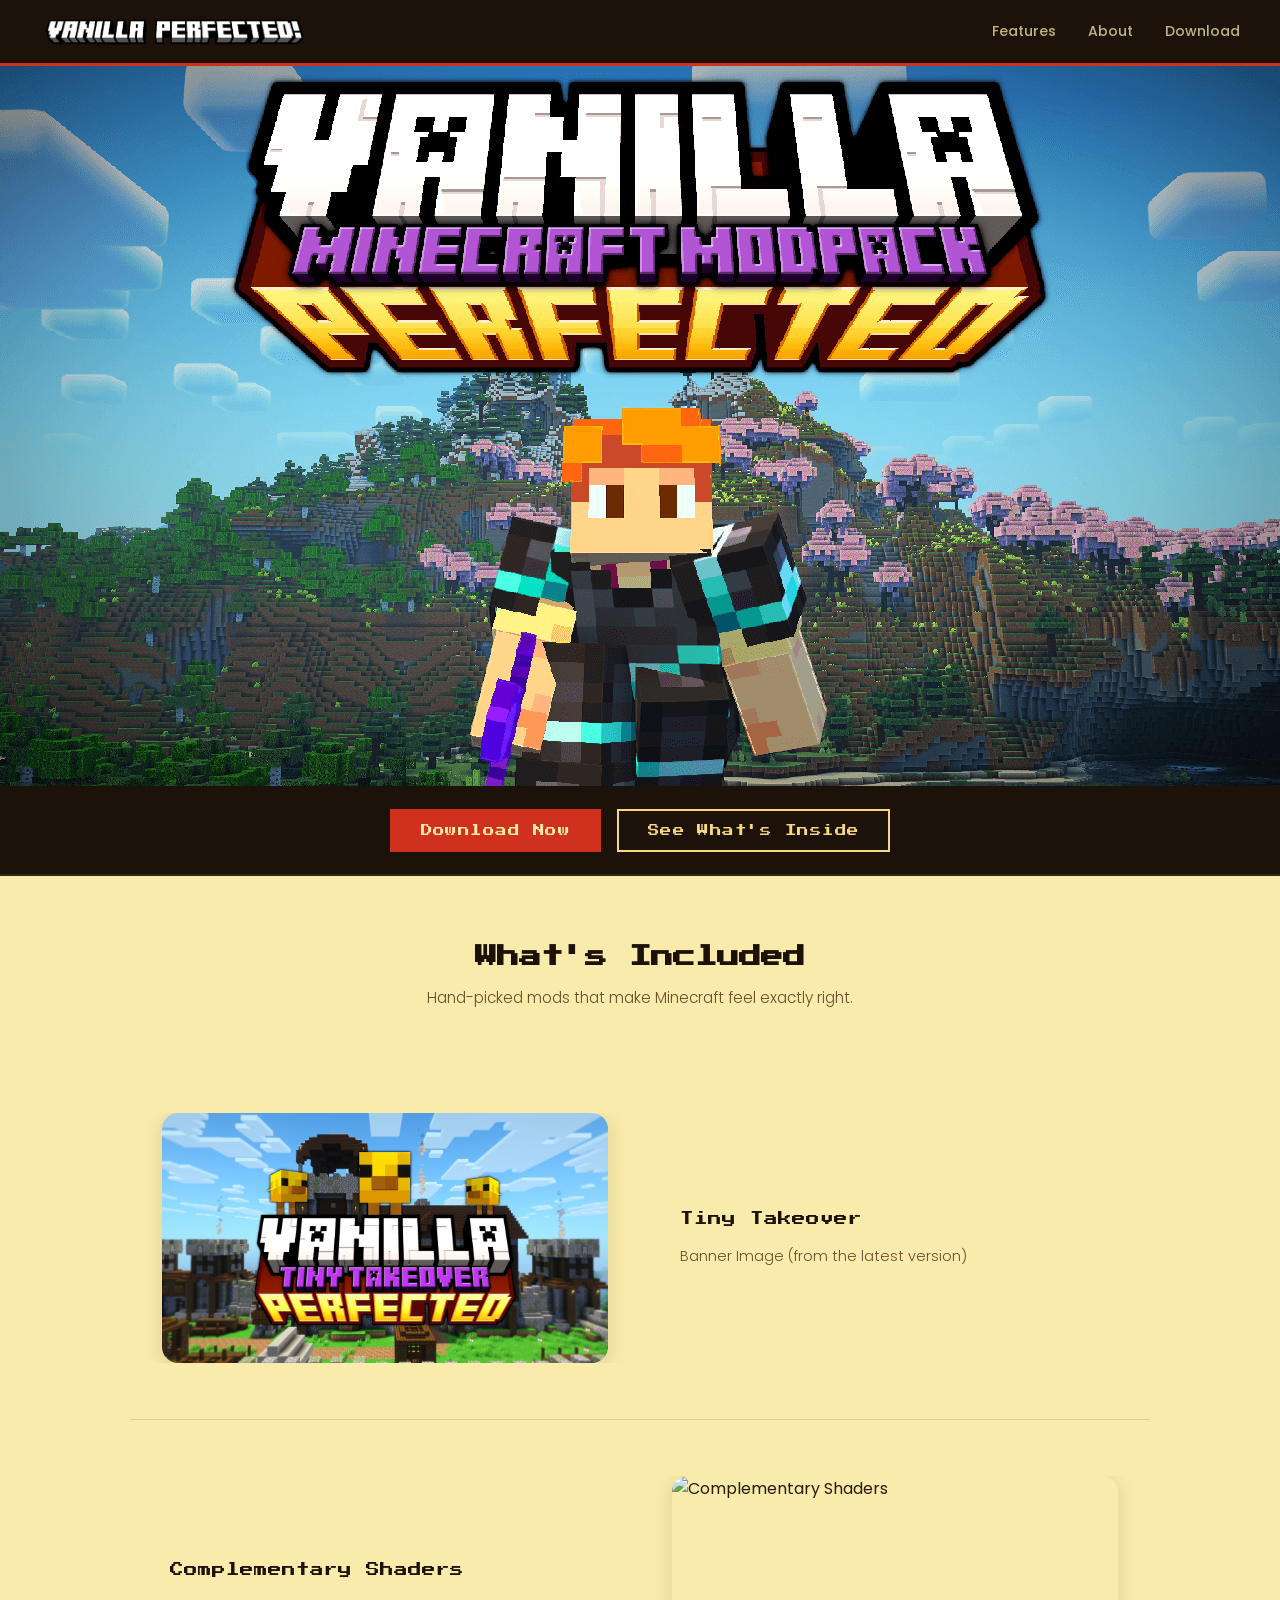
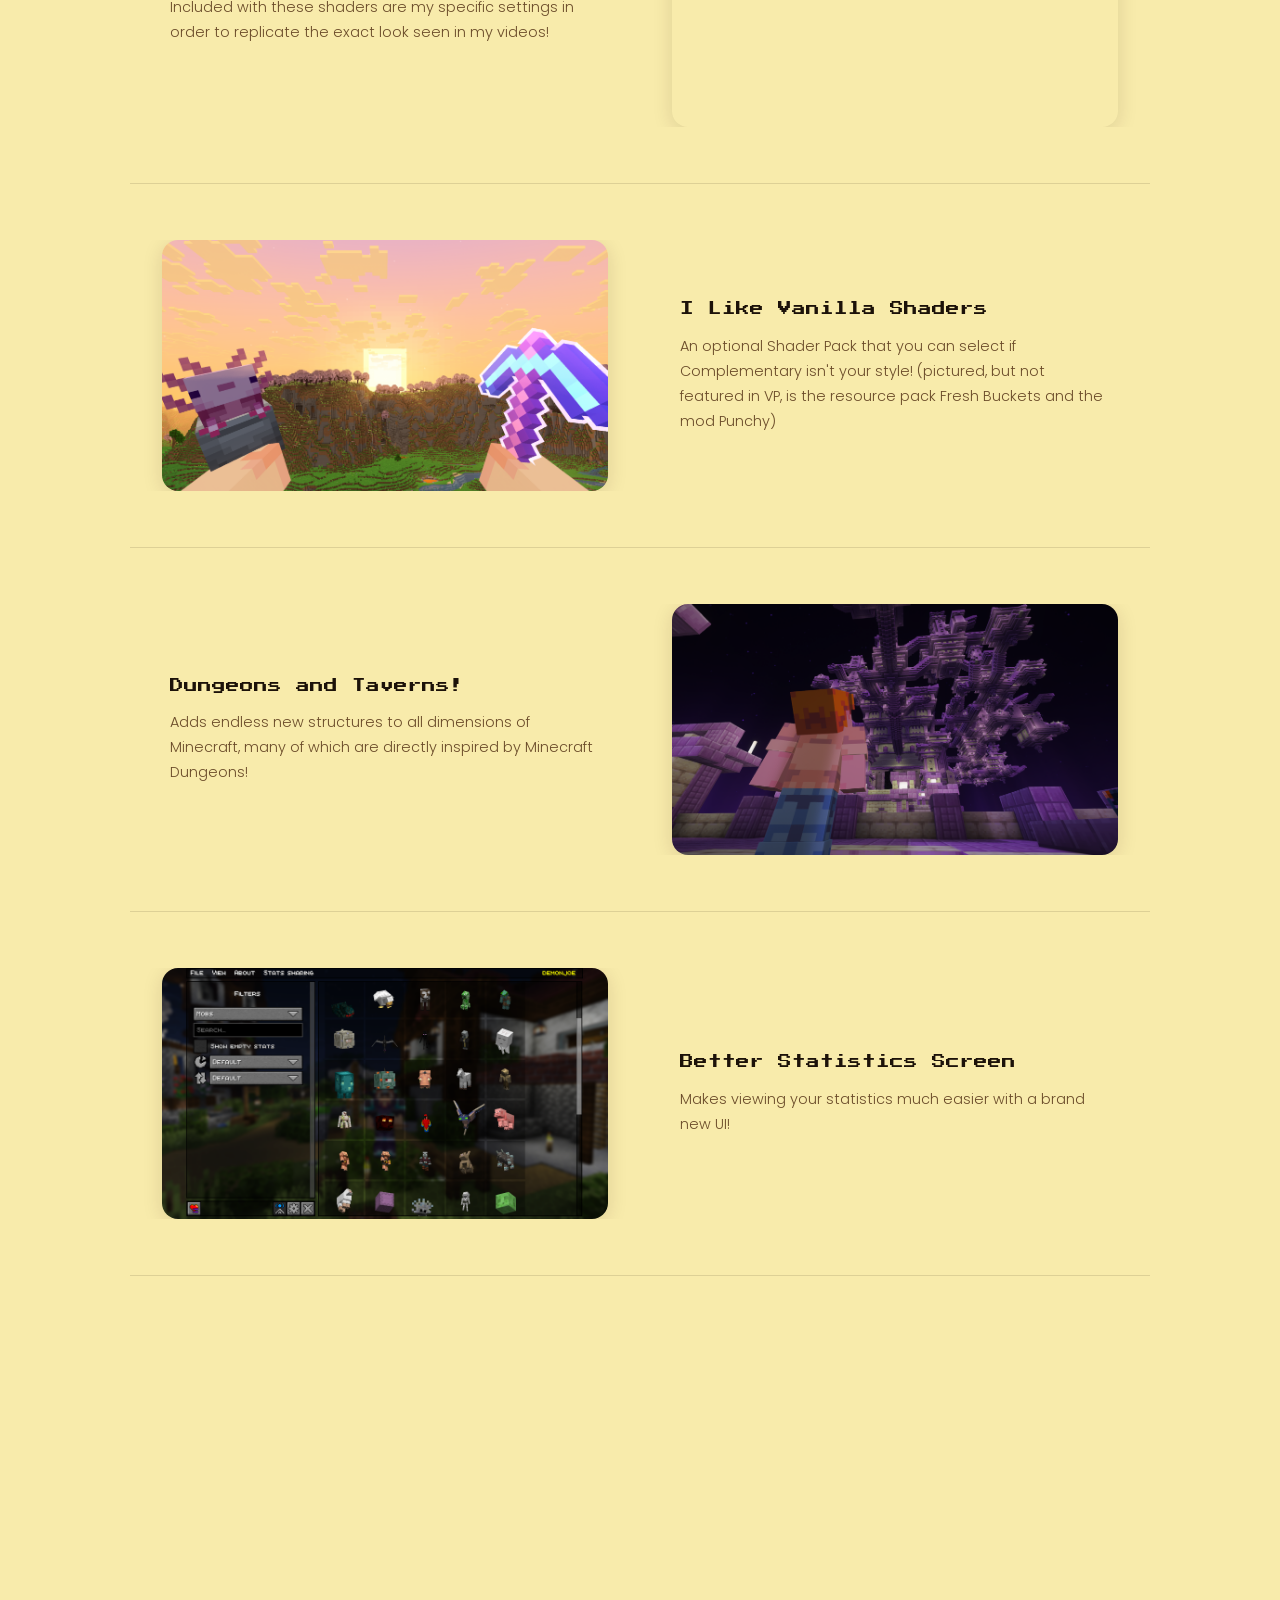
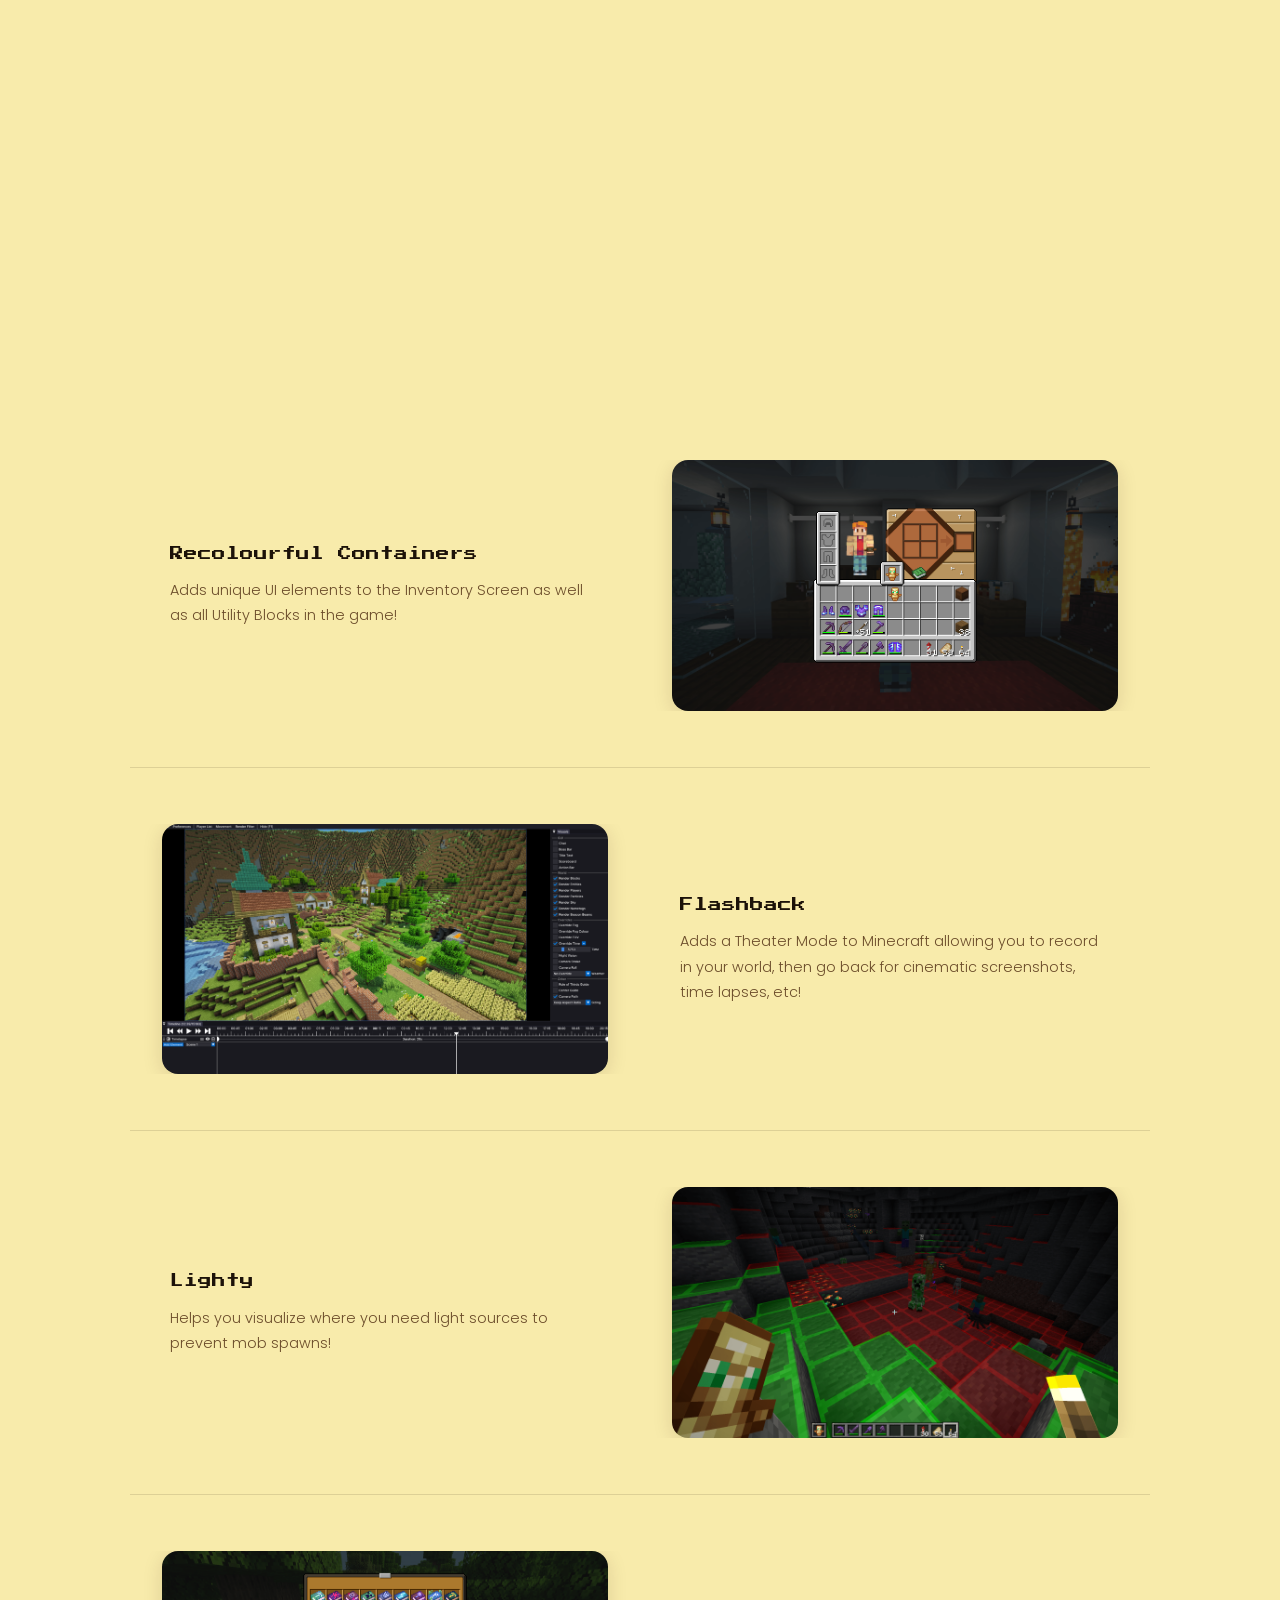
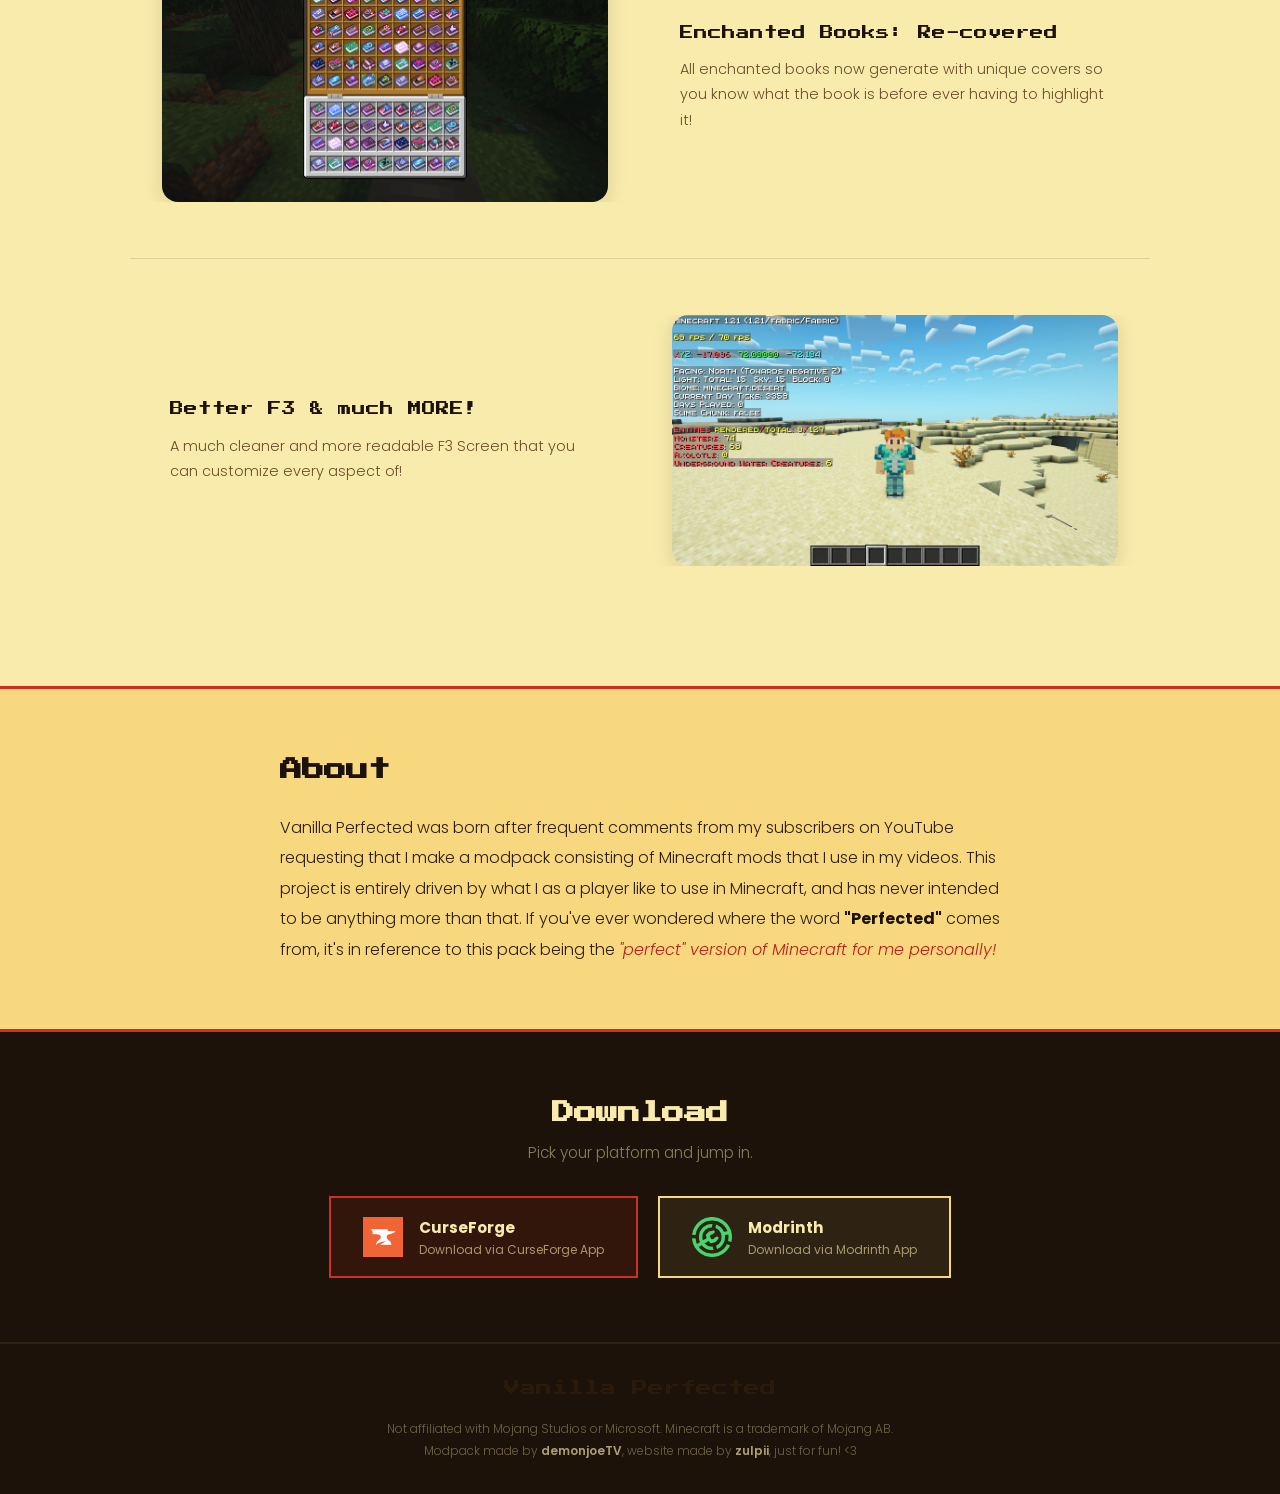
==== commit 86cc4368: "ini update" ====
--- a/index.html
+++ b/index.html
@@ -3,7 +3,53 @@
 <head>
   <meta charset="UTF-8" />
   <meta name="viewport" content="width=device-width, initial-scale=1.0" />
-  <title>Vanilla Perfected — A Minecraft Modpack</title>
+  <title>Vanilla Perfected — A Minecraft Modpack by demonjoeTV</title>
+  <meta name="description" content="Vanilla Perfected is a Minecraft modpack by demonjoeTV — hand-picked mods that enhance Minecraft while keeping the vanilla feel. Download on CurseForge & Modrinth." />
+  <meta name="keywords" content="Vanilla Perfected, Minecraft modpack, demonjoeTV, vanilla plus modpack, CurseForge, Modrinth, Minecraft mods, best Minecraft modpack" />
+  <meta name="author" content="demonjoeTV" />
+  <meta name="robots" content="index, follow" />
+  <link rel="canonical" href="https://vanillaperfected.vercel.app/" />
+
+  <!-- Open Graph (Facebook, Discord, WhatsApp preview) -->
+  <meta property="og:type" content="website" />
+  <meta property="og:url" content="https://vanillaperfected.vercel.app/" />
+  <meta property="og:title" content="Vanilla Perfected — A Minecraft Modpack by demonjoeTV" />
+  <meta property="og:description" content="Hand-picked mods that make Minecraft feel exactly right. Download on CurseForge & Modrinth." />
+  <meta property="og:image" content="https://vanillaperfected.vercel.app/assets/Banner.png" />
+  <meta property="og:image:width" content="1200" />
+  <meta property="og:image:height" content="630" />
+  <meta property="og:site_name" content="Vanilla Perfected" />
+
+  <!-- Twitter Card -->
+  <meta name="twitter:card" content="summary_large_image" />
+  <meta name="twitter:title" content="Vanilla Perfected — A Minecraft Modpack by demonjoeTV" />
+  <meta name="twitter:description" content="Hand-picked mods that make Minecraft feel exactly right. Download on CurseForge & Modrinth." />
+  <meta name="twitter:image" content="https://vanillaperfected.vercel.app/assets/Banner.png" />
+
+  <!-- JSON-LD Structured Data -->
+  <script type="application/ld+json">
+  {
+    "@context": "https://schema.org",
+    "@type": "SoftwareApplication",
+    "name": "Vanilla Perfected",
+    "description": "A Minecraft modpack by demonjoeTV — hand-picked mods that enhance Minecraft while keeping the vanilla feel.",
+    "applicationCategory": "GameApplication",
+    "operatingSystem": "Windows, macOS, Linux",
+    "author": {
+      "@type": "Person",
+      "name": "demonjoeTV",
+      "url": "https://www.youtube.com/@demonjoeTV"
+    },
+    "offers": {
+      "@type": "Offer",
+      "price": "0",
+      "priceCurrency": "USD"
+    },
+    "url": "https://vanilla-perfected.vercel.app//",
+    "image": "https://vanillaperfected.vercel.app/assets/Banner.png",
+    "downloadUrl": "https://modrinth.com"
+  }
+  </script>
   <link rel="apple-touch-icon" sizes="180x180" href="assets/apple-touch-icon.png" />
   <link rel="icon" type="image/png" sizes="32x32" href="assets/favicon-32x32.png" />
   <link rel="icon" type="image/x-icon" href="assets/favicon.ico" />
@@ -47,13 +93,13 @@
 
     <div class="mod-grid">
 
-      <div class="mod-card mod-card--banner">
+      <div class="mod-card">
         <div class="mod-card-img">
           <img src="assets/TinyTakeover.png" alt="Tiny Takeover" />
         </div>
         <div class="mod-card-body">
           <h3>Tiny Takeover</h3>
-          <p>Latest version of the modpack</p>
+          <p>Banner Image (from the latest version)</p>
         </div>
       </div>
 
@@ -204,9 +250,7 @@
 
   <!-- FOOTER -->
   <footer class="footer">
-    <div class="footer-logo">
-      <img src="assets/headerlogo.png" alt="Vanilla Perfected" class="footer-logo-img" />
-    </div>
+    <div class="footer-logo pixel-text">Vanilla Perfected</div>
     <p class="footer-note">Not affiliated with Mojang Studios or Microsoft. Minecraft is a trademark of Mojang AB.<br />Modpack made by <strong><a href="https://www.youtube.com/@demonjoeTV" target="_blank" rel="noopener noreferrer" class="footer-link">demonjoeTV</a></strong>, website made by <strong>zulpii</strong>, just for fun! &lt;3</p>
   </footer>
 
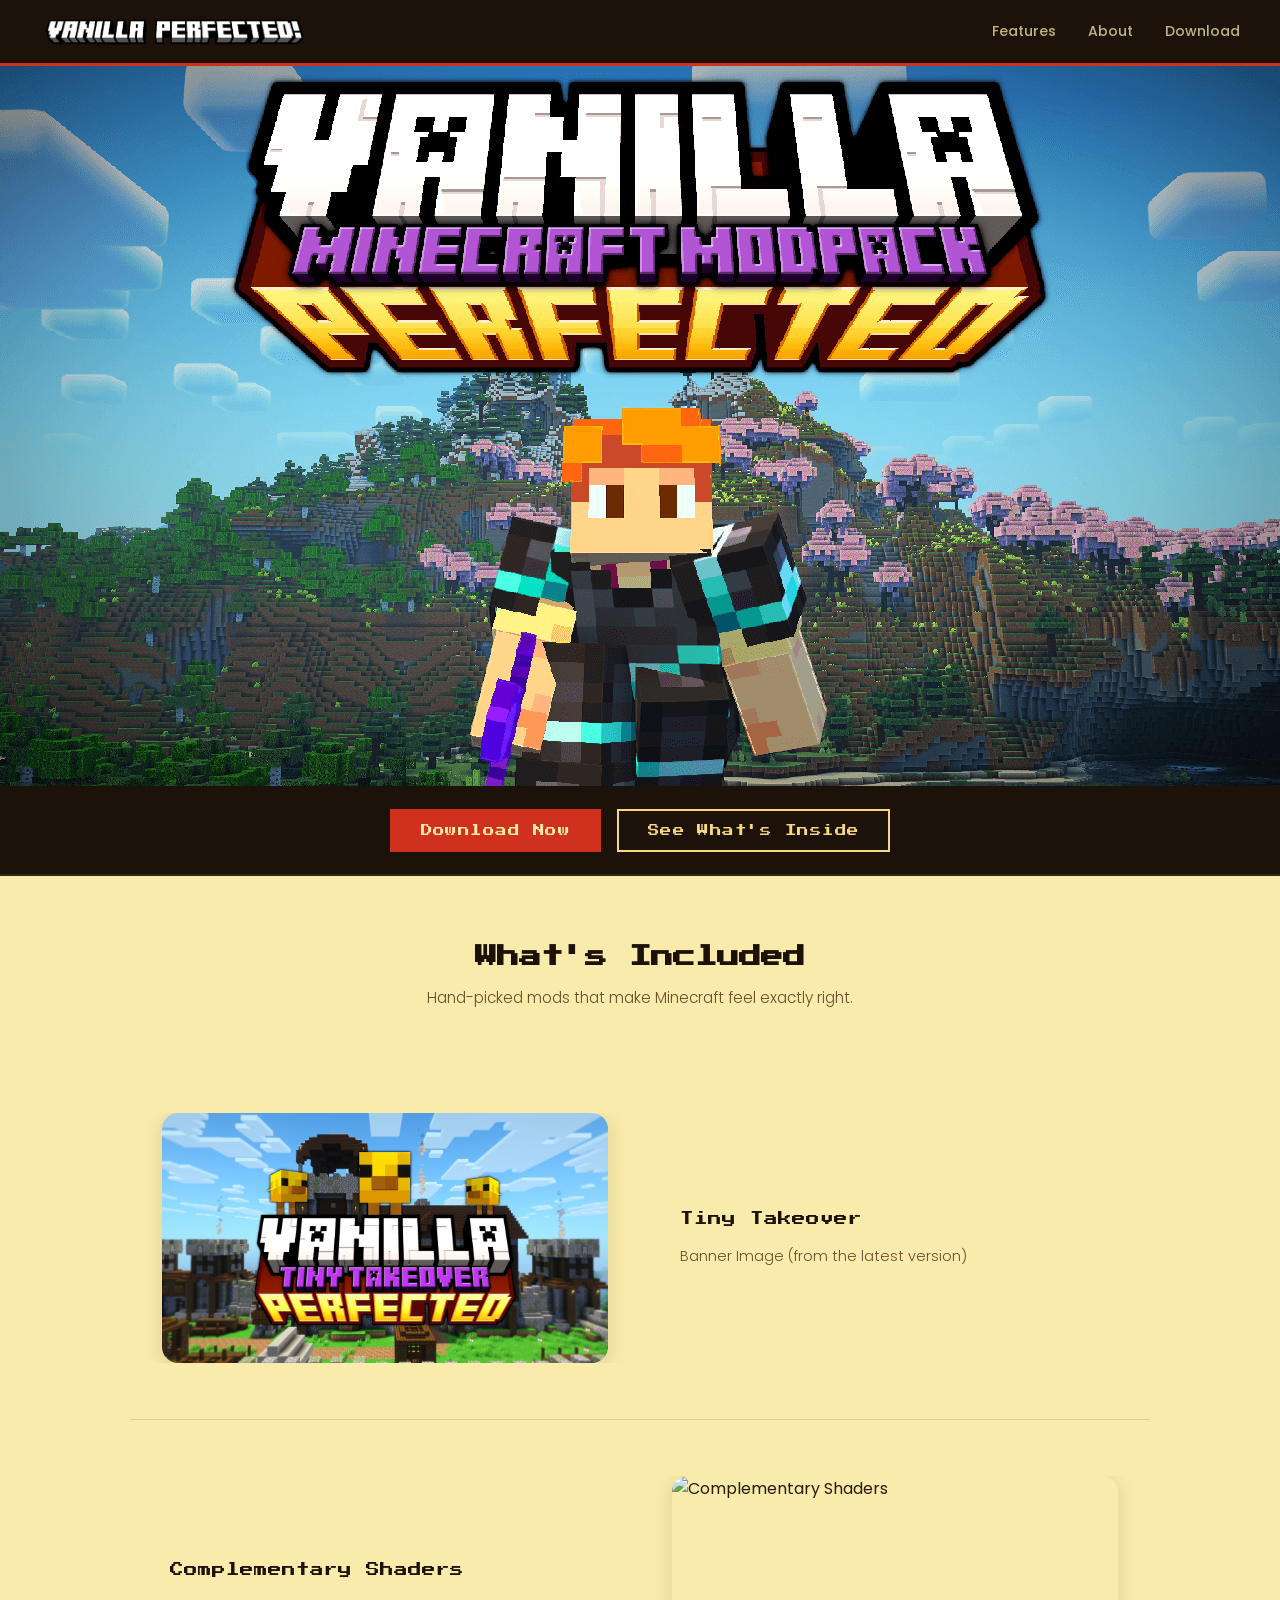
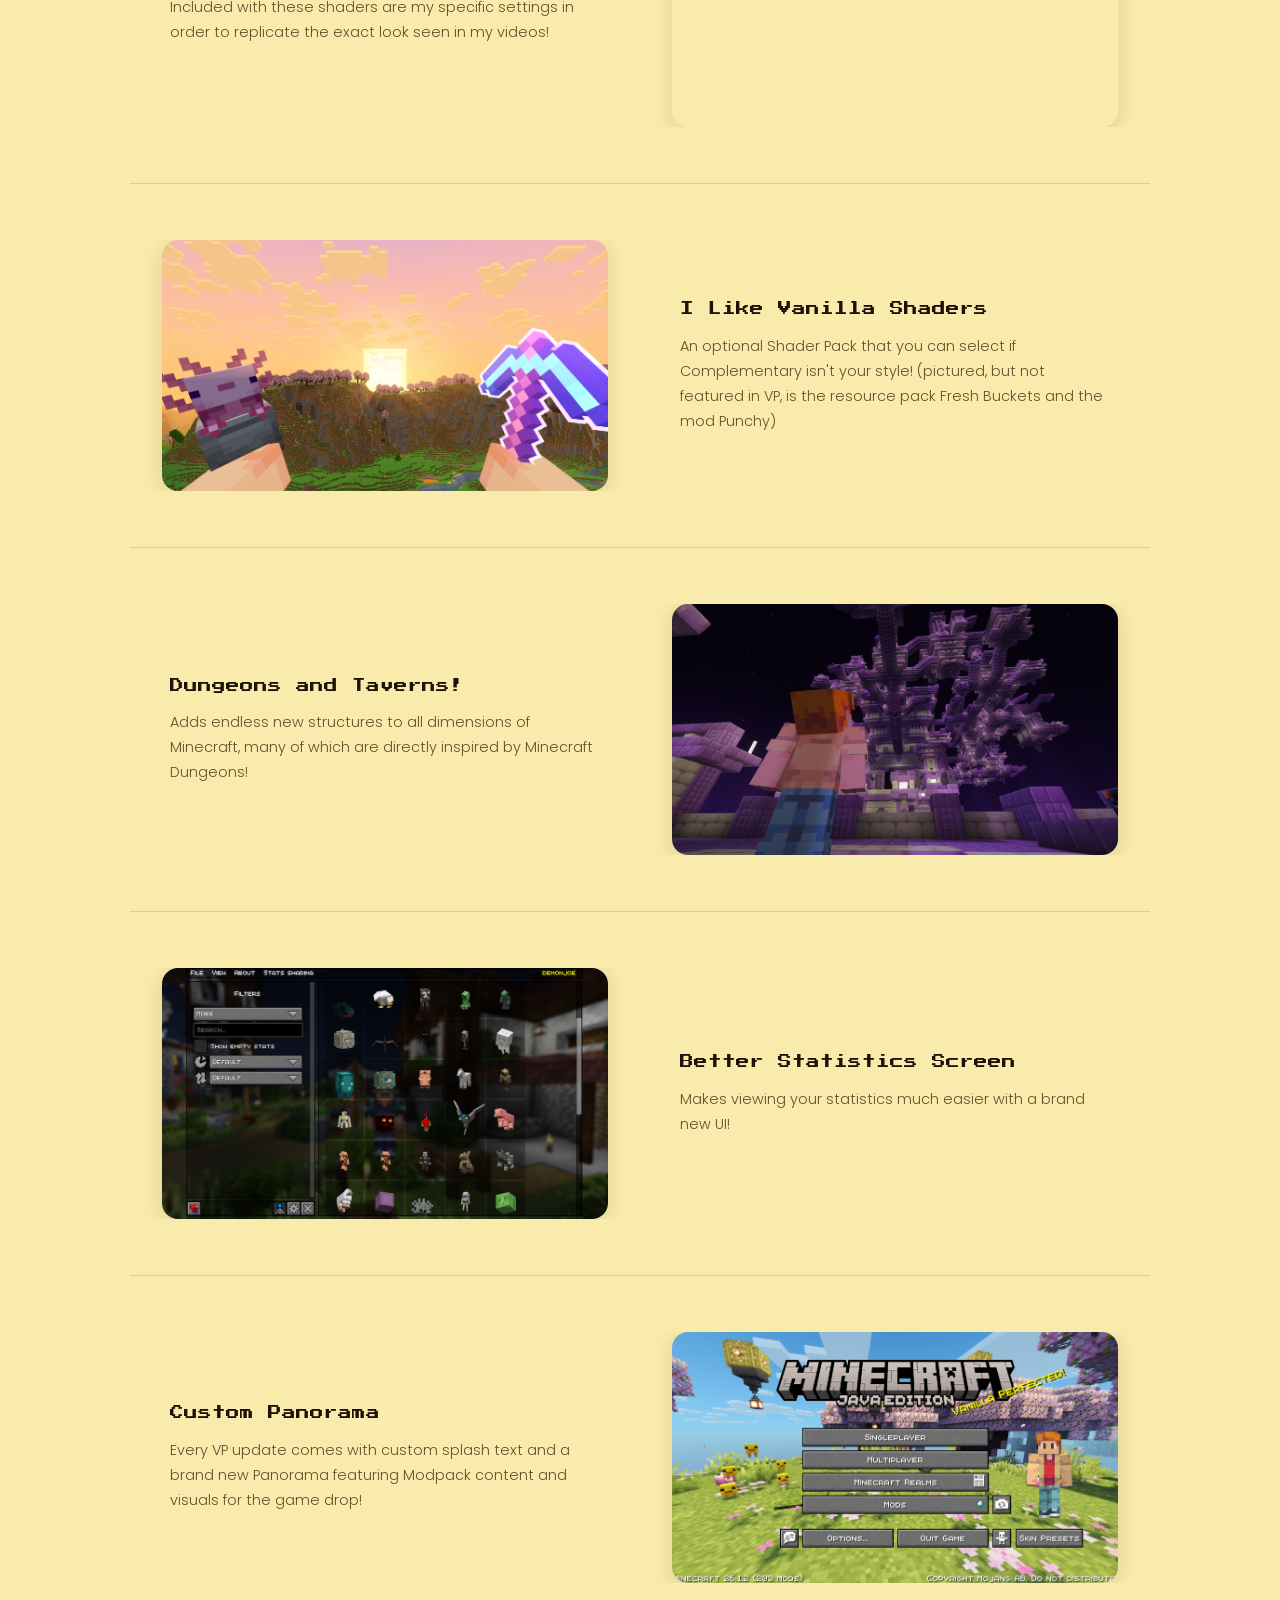
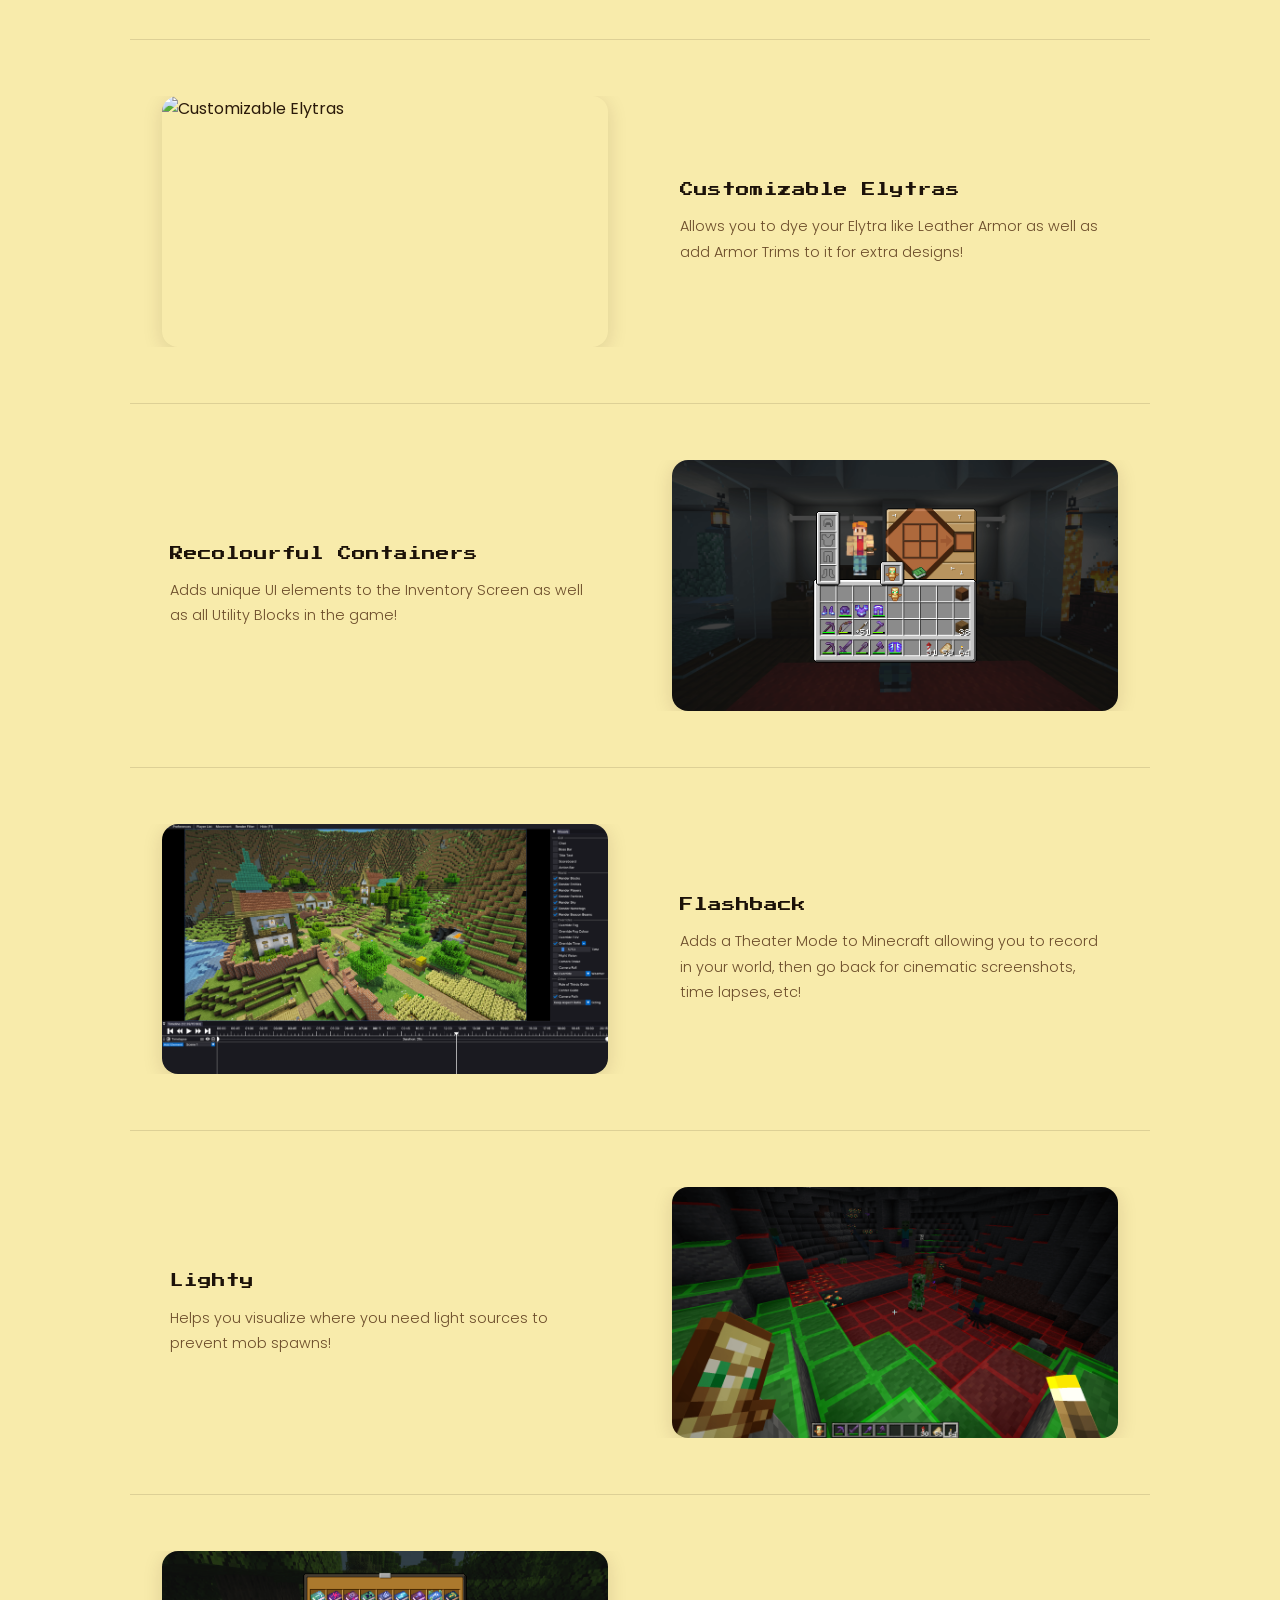
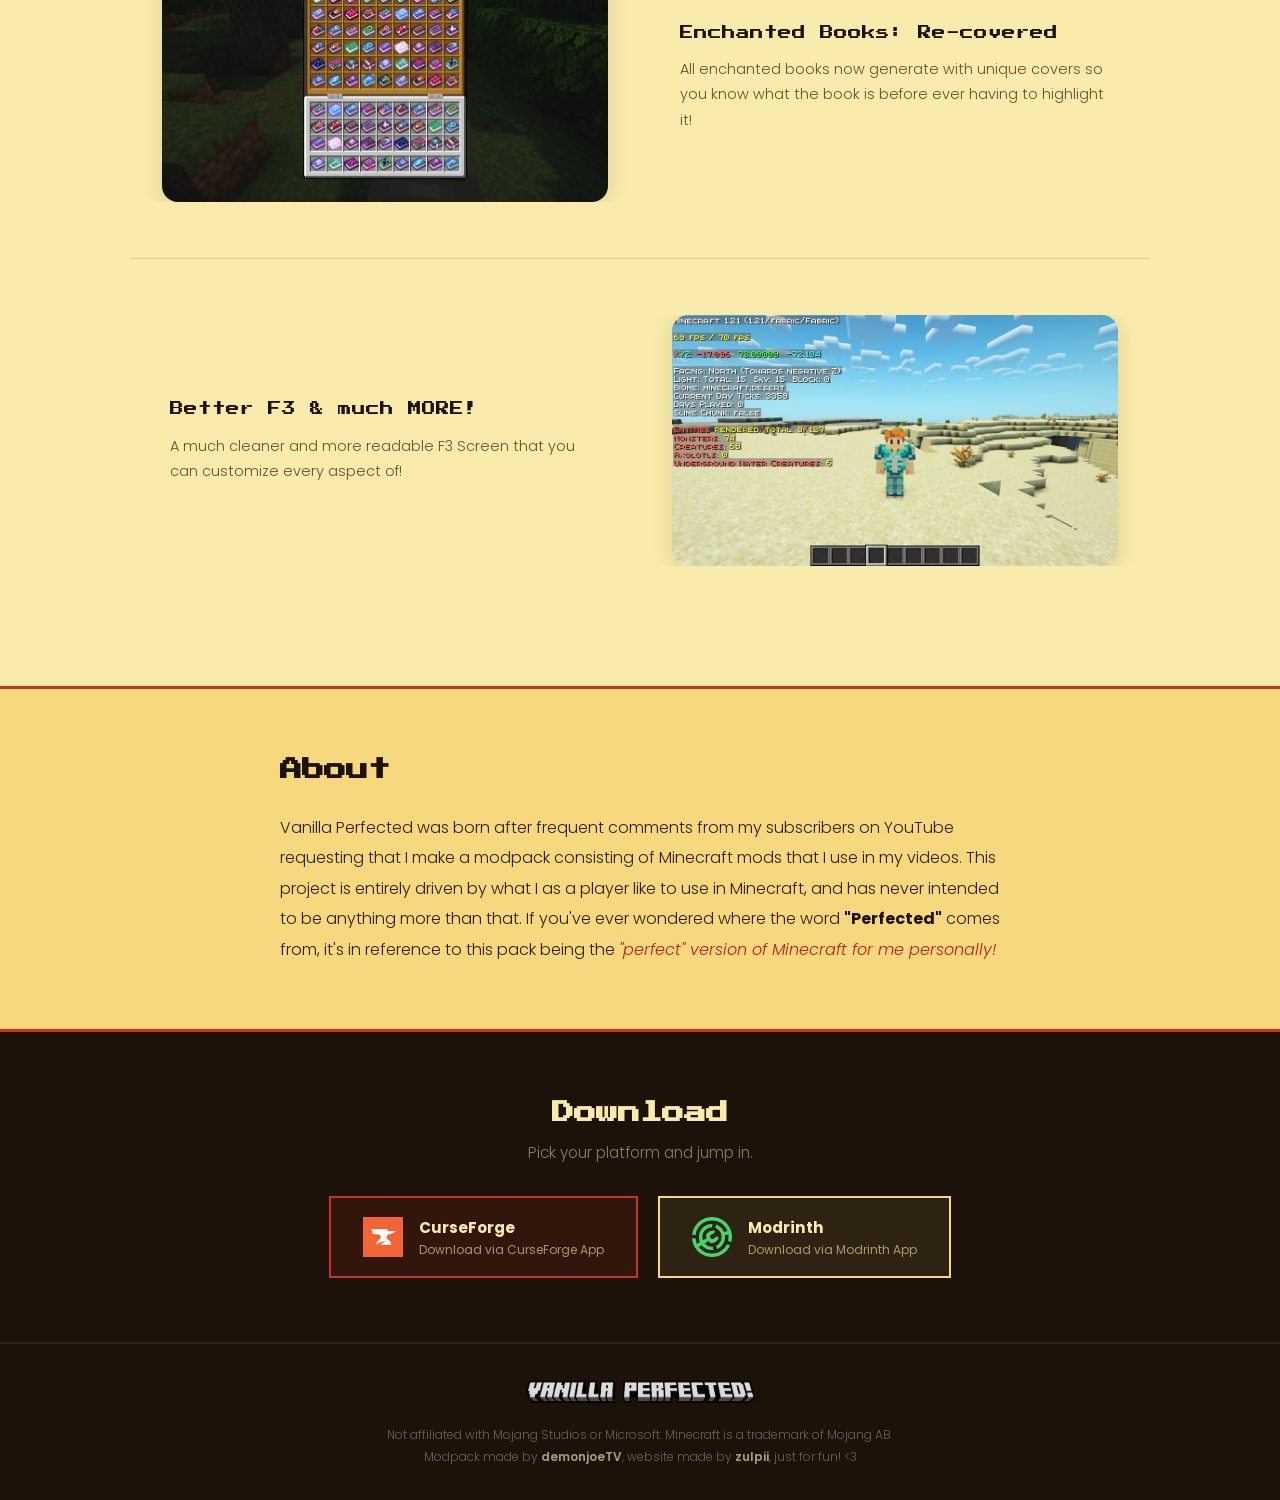
==== commit 34c7afc7: "ini update" ====
--- a/index.html
+++ b/index.html
@@ -45,7 +45,7 @@
       "price": "0",
       "priceCurrency": "USD"
     },
-    "url": "https://vanilla-perfected.vercel.app//",
+    "url": "https://vanillaperfected.vercel.app/",
     "image": "https://vanillaperfected.vercel.app/assets/Banner.png",
     "downloadUrl": "https://modrinth.com"
   }
@@ -231,14 +231,14 @@
     <h2 class="section-heading pixel-text">Download</h2>
     <p class="section-sub">Pick your platform and jump in.</p>
     <div class="download-buttons">
-      <a href="https://www.curseforge.com/minecraft/modpacks/vanilla-perfected-curseforge-edition" target="_blank" rel="noopener noreferrer" class="dl-btn dl-curseforge">
+      <a href="https://www.curseforge.com" target="_blank" rel="noopener noreferrer" class="dl-btn dl-curseforge">
         <img src="assets/curseforge.png" alt="CurseForge" class="dl-icon-img" />
         <span class="dl-info">
           <span class="dl-platform">CurseForge</span>
           <span class="dl-desc">Download via CurseForge App</span>
         </span>
       </a>
-      <a href="https://modrinth.com/modpack/vanilla-perfected" target="_blank" rel="noopener noreferrer" class="dl-btn dl-modrinth">
+      <a href="https://modrinth.com" target="_blank" rel="noopener noreferrer" class="dl-btn dl-modrinth">
         <img src="assets/modrinth.png" alt="Modrinth" class="dl-icon-img" />
         <span class="dl-info">
           <span class="dl-platform">Modrinth</span>
@@ -248,9 +248,11 @@
     </div>
   </section>
 
-  <!-- FOOTER -->
+<!-- FOOTER -->
   <footer class="footer">
-    <div class="footer-logo pixel-text">Vanilla Perfected</div>
+    <div class="footer-logo">
+      <img src="assets/headerlogo.png" alt="Vanilla Perfected" class="footer-logo-img" />
+    </div>
     <p class="footer-note">Not affiliated with Mojang Studios or Microsoft. Minecraft is a trademark of Mojang AB.<br />Modpack made by <strong><a href="https://www.youtube.com/@demonjoeTV" target="_blank" rel="noopener noreferrer" class="footer-link">demonjoeTV</a></strong>, website made by <strong>zulpii</strong>, just for fun! &lt;3</p>
   </footer>
 
